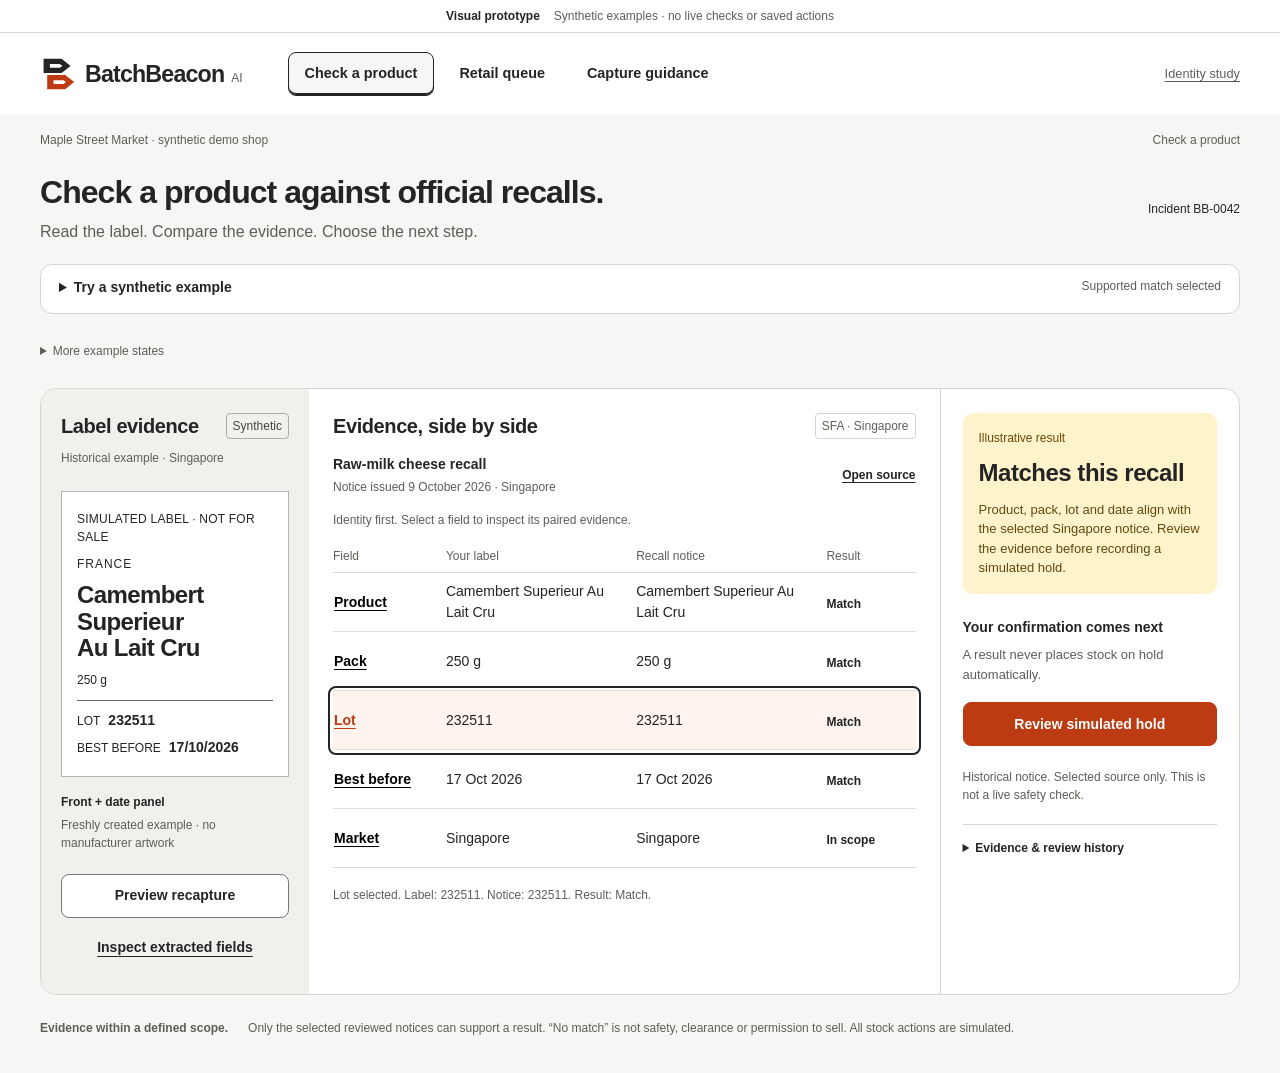
==== prototypes/refined/index.html @ 8624860e "Add reviewed verifier and Impeccable visual review candidate" ====
<!doctype html>
<html lang="en">
<head><meta charset="utf-8"><meta name="viewport" content="width=device-width,initial-scale=1"><title>BatchBeacon · Evidence in focus</title><link rel="icon" type="image/svg+xml" href="mark.svg"><link rel="stylesheet" href="style.css"><script src="prototype.js" defer></script></head>
<body>
<a class="skip" href="#main">Skip to main content</a>
<div class="prototype-note"><strong>Visual prototype</strong><span>Synthetic examples · no live checks or saved actions</span></div>
<div class="app-shell">
  <header class="app-header">
    <a class="brand" href="#workbench" aria-label="BatchBeacon AI workbench"><img src="mark.svg" alt="" width="36" height="36"><span>BatchBeacon<span class="brand-ai">AI</span></span></a>
    <nav aria-label="Workspace"><a href="#workbench" data-view="workbench" aria-current="page">Check a product</a><a href="#retail" data-view="retail">Retail queue</a><a href="#guidance" data-view="guidance">Capture guidance</a></nav>
    <a class="brand-preview" href="brand.html">Identity study</a>
  </header>
  <div class="workspace">
    <div class="workspace-context"><span>Maple Street Market · synthetic demo shop</span><span id="page-name">Check a product</span></div>
    <main id="main" tabindex="-1">
      <section id="workbench" class="view" aria-labelledby="workbench-title">
        <div class="page-heading"><div><h1 id="workbench-title" tabindex="-1">Check a product against official recalls.</h1><p>Read the label. Compare the evidence. Choose the next step.</p></div><span class="record-id" id="incident-id">Incident BB-0042</span></div>
        <details class="examples"><summary>Try a synthetic example <span id="example-current">Supported match selected</span></summary>
        <fieldset><legend>Choose one example</legend><div class="example-choices">
        <label><input type="radio" name="example" value="match" checked><span><strong>Supported match</strong><small>Product, lot and date agree</small></span><b class="selected-word">Selected</b></label>
        <label><input type="radio" name="example" value="missing"><span><strong>Missing date</strong><small>See how recapture helps</small></span><b class="selected-word">Selected</b></label>
        <label><input type="radio" name="example" value="negative"><span><strong>Same lot, different product</strong><small>Identity changes the decision</small></span><b class="selected-word">Selected</b></label>
        </div></fieldset></details>
        <details class="state-examples"><summary>More example states</summary><div class="preview-toolbar"><label for="scenario">Preview a state</label><select id="scenario"><option value="match">Supported match</option><option value="missing">Missing date panel</option><option value="stale">Source changed</option><option value="negative">Different product, same lot</option><option value="failure">Check unavailable</option></select><span>Illustrative states, not evaluated results</span></div></details>
        <div id="state-banner" class="notice" role="status" hidden></div>
        <nav class="review-jumps" aria-label="Within this review"><a href="#evidence-title">Label</a><a href="#comparison-title">Evidence</a><a href="#verdict-title">Decision</a></nav><div class="workbench-grid">
          <section class="evidence-panel" aria-labelledby="evidence-title">
            <div class="section-head"><h2 id="evidence-title">Label evidence</h2><span class="tag">Synthetic</span></div>
            <p class="context-line">Historical example · Singapore</p><div class="label-stage"><div class="label-paper"><span class="label-demo">SIMULATED LABEL · NOT FOR SALE</span><span class="label-origin" id="label-origin">FRANCE</span><strong id="label-name">Camembert<br>Superieur<br>Au Lait Cru</strong><span class="label-size" id="label-size">250 g</span><div class="label-rule"></div><div class="label-data"><span><span id="label-code-type">LOT</span> <b id="label-code">232511</b></span><span>BEST BEFORE <b id="label-date">17/10/2026</b></span></div></div></div>
            <div class="evidence-caption"><strong>Front + date panel</strong><span>Freshly created example · no manufacturer artwork</span></div>
            <div class="capture-actions"><button id="capture" class="button secondary" aria-expanded="false" aria-controls="capture-panel">Preview recapture</button><button id="correction" class="text-button" aria-expanded="false" aria-controls="correction-panel">Inspect extracted fields</button></div>
            <div id="capture-panel" class="inline-panel" hidden><h3>Photograph the date panel</h3><p id="capture-instruction">Photograph the complete best-before date marking.</p><span id="capture-policy" class="tag">Guidance v1 · preview</span><label>Preview image selection<input id="capture-file" type="file" accept="image/png,image/jpeg" capture="environment"></label><p class="muted">Local selection preview only; this prototype uploads nothing. Planned limit: two recaptures per incident.</p></div>
            <div id="correction-panel" class="inline-panel" hidden><label>Product name<input id="correction-product" readonly value="Camembert Superieur Au Lait Cru"></label><label>Lot / batch<input id="correction-code" readonly value="232511"></label><p>Read-only fields in this prototype. The working app will preserve original values and reverify any correction.</p></div>
          </section>
          <section class="comparison-panel" aria-labelledby="comparison-title">
            <div class="section-head"><h2 id="comparison-title">Evidence, side by side</h2><span class="source-pill" id="source-pill">SFA · Singapore</span></div>
            <div class="source-summary"><div><strong id="source-title">Raw-milk cheese recall</strong><p id="source-date">Notice issued 9 October 2026 · Singapore</p></div><a id="source-link" href="https://www.sfa.gov.sg/news-publications/newsroom/recall-of-raw-milk-cheese-products-due-to-potential-presence-of-shiga-toxin-producing-escherichia-coli" target="_blank" rel="noreferrer">Open source </a></div>
            <p class="comparison-intro">Identity first. Select a field to inspect its paired evidence.</p>
            <div class="comparison-table" role="table" aria-label="Label and source evidence comparison">
              <div class="comparison-row table-heading" role="row"><span role="columnheader">Field</span><span role="columnheader">Your label</span><span role="columnheader">Recall notice</span><span role="columnheader">Result</span></div>
              <div class="comparison-row" role="row"><strong role="rowheader"><button class="field-pick" data-field="Product" aria-pressed="false">Product</button></strong><span role="cell" id="observed-product">Camembert Superieur Au Lait Cru</span><span role="cell" id="source-product">Camembert Superieur Au Lait Cru</span><span role="cell" class="result-text match" id="identity-result">Match</span></div>
              <div class="comparison-row" role="row"><strong role="rowheader"><button class="field-pick" data-field="Pack" aria-pressed="false">Pack</button></strong><span role="cell" id="observed-pack">250 g</span><span role="cell" id="source-pack">250 g</span><span role="cell" class="result-text match">Match</span></div>
              <div class="comparison-row" role="row"><strong role="rowheader"><button class="field-pick" data-field="Lot" id="code-type" aria-pressed="true">Lot</button></strong><span role="cell" class="data-value" id="observed-code">232511</span><span role="cell" class="data-value" id="source-code">232511</span><span role="cell" class="result-text match" id="lot-result">Match</span></div>
              <div class="comparison-row" role="row"><strong role="rowheader"><button class="field-pick" data-field="Best before" aria-pressed="false">Best before</button></strong><span role="cell" class="data-value" id="observed-date">17 Oct 2026</span><span role="cell" class="data-value" id="source-date-rule">17 Oct 2026</span><span role="cell" class="result-text match" id="date-result">Match</span></div>
              <div class="comparison-row" role="row"><strong role="rowheader"><button class="field-pick" data-field="Market" aria-pressed="false">Market</button></strong><span role="cell" id="observed-market">Singapore</span><span role="cell" id="source-market">Singapore</span><span role="cell" class="result-text match" id="scope-result">In scope</span></div>
            </div>
            <p id="field-detail" class="field-detail" role="status">Lot selected. Label: 232511. Notice: 232511.</p>
          </section>
          <aside class="decision-panel" aria-label="Result and next action">
            <div class="verdict" id="verdict"><div><p class="result-disclosure">Illustrative result</p><h2 id="verdict-title">Matches this recall</h2><p id="verdict-copy">Product, pack, lot and date align with the selected Singapore notice. Review the evidence before recording a simulated hold.</p></div></div>
            <div class="decision"><div class="toast" id="toast" role="status" hidden></div><div><h3 id="decision-title">Your confirmation comes next</h3><p id="decision-copy">A result never places stock on hold automatically.</p></div><button class="button primary" id="confirm-open" aria-describedby="decision-copy">Review simulated hold </button></div>
            <p class="scope-reminder">Historical notice. Selected source only. This is not a live safety check.</p><details class="technical"><summary>Evidence &amp; review history</summary><p>Source and observation versions will be bound to each result. Any correction or source change makes the old result historical and requires renewed review. This prototype has no live version ledger.</p></details>
          </aside>
        </div>
      </section>
      <section id="retail" class="view" hidden aria-labelledby="retail-title">
        <div class="page-heading"><div><h1 id="retail-title">Your shop’s review queue</h1><p>Start with changed sources, then resolve missing evidence and pending decisions.</p></div><button class="button primary" id="new-review">Start a sample review </button></div>
        <p class="queue-count">6 illustrative incidents · 2 need attention · 1 simulated hold</p>
        <div class="queue-toolbar"><label for="queue-filter">Show</label><select id="queue-filter"><option value="all">All incidents</option><option value="attention">Needs attention</option><option value="held">Simulated holds</option><option value="empty">No matching examples</option></select><span>Illustrative snapshot · never a global shop view</span></div>
        <div class="queue-table" role="list" aria-label="Synthetic shop incidents"><div class="queue-row queue-heading" aria-hidden="true"><span>Product / incident</span><span>Market</span><span>Current state</span><span>Next step</span></div>
          <div role="listitem"><a class="queue-row" href="#workbench" data-scenario="stale" data-category="attention"><div><strong>Alyan Chocolate Truffles</strong><small>120 g · BB-0039</small></div><span>Scotland</span><span class="state-tag amber">Source changed</span><span>Review new scope</span></a></div>
          <div role="listitem"><a class="queue-row" href="#workbench" data-scenario="missing" data-category="attention"><div><strong>Camembert Superieur Au Lait Cru</strong><small>250 g · BB-0041</small></div><span>Singapore</span><span class="state-tag amber">Needs evidence</span><span>Capture date panel</span></a></div>
          <div role="listitem"><a class="queue-row" href="#workbench" data-scenario="match" data-category="review"><div><strong>Camembert Superieur Au Lait Cru</strong><small>250 g · BB-0042</small></div><span>Singapore</span><span class="state-tag coral">Human decision</span><span>Review evidence</span></a></div>
          <div role="listitem"><a class="queue-row" href="#workbench" data-scenario="held" data-category="held"><div><strong>Bertrand Pere &amp; Fils Camembert</strong><small>250 g · BB-0038</small></div><span>Singapore</span><span class="state-tag green">Simulated hold</span><span>View history</span></a></div>
          <div role="listitem"><a class="queue-row" href="#workbench" data-scenario="negative" data-category="closed"><div><strong>Meadow Vale Brie</strong><small>250 g · BB-0040 · invented identity</small></div><span>Singapore</span><span class="state-tag neutral">No match in scope</span><span>View evidence</span></a></div>
          <div role="listitem"><a class="queue-row" href="#workbench" data-scenario="failure" data-category="review"><div><strong>Alyan Knafeh &amp; Pistachio Chocolate</strong><small>100 g · BB-0043</small></div><span>England</span><span class="state-tag neutral">Review required</span><span>Resolve check failure</span></a></div>
        </div><div id="empty-queue" class="empty-state" hidden><h2>No examples match this filter</h2><p>Choose “All incidents” to return to your shop’s queue.</p><button class="button secondary" id="reset-filter">Show all incidents</button></div>
        <div class="capability-row"><strong>Workspace capability</strong><span>Visual prototype only. Live extraction, persistence and source currentness have not been connected.</span></div>
      </section>
      <section id="guidance" class="view" hidden aria-labelledby="guidance-title">
        <div class="page-heading"><div><h1 id="guidance-title">Improve the next capture</h1><p>Turn structured feedback into a small, evaluated guidance change for this shop.</p></div><span class="tag">Wording only</span></div>
        <ol class="steps" aria-label="Guidance lifecycle"><li class="active">Feedback</li><li>Candidate</li><li>Evaluation</li><li>Confirmation</li></ol>
        <div class="guidance-grid"><section class="guidance-main"><div class="section-head"><h2 id="guidance-stage-title">A clearer date-panel instruction</h2><span class="tag" id="guidance-state">Draft example</span></div><div class="feedback-context"><strong>Feedback from BB-0041</strong><p>“The date panel was missing.”</p><span>Structured reason: required panel absent · linked to this incident</span></div>
          <div class="wording-comparison"><div><span>Current guidance · v1</span><p>“Photograph the complete best-before date marking.”</p></div><div><span>Proposed guidance · candidate C-01</span><p>“Photograph the complete best-before date marking. Keep the pack flat and avoid glare.”</p></div></div>
          <p class="scope-note">Changes capture wording only. Recall facts, comparison rules, action eligibility and lifetime limits stay fixed.</p>
          <div id="evaluation" hidden><h3>Fixed-suite evaluation preview</h3><p>Illustrative report — the actual evaluator has not run.</p><div class="eval-row"><strong>L01–L06</strong><span>All six conditions shown as passing in this example</span></div><div class="eval-row"><strong>Evidence bound</strong><span>Candidate C-01 · base v1 · source and observation versions</span></div><p class="muted">A stale, failed, expired or mismatched report cannot activate a candidate.</p></div>
          <div id="activation-check" hidden><label class="check-label"><input id="activate-consent" type="checkbox"> I have reviewed the example wording and evaluation for this shop.</label></div>
          <div class="guidance-actions"><button class="button primary" id="guidance-next">Preview evaluation</button><button class="text-button" id="guidance-reset">Reset preview</button></div><p class="action-status" id="guidance-status" role="status"></p>
        </section><aside class="guidance-aside"><h2>Small changes.<br>Visible control.</h2><p>Feedback does not activate itself. A passing, current candidate still needs a manager’s explicit decision.</p><dl><dt>Example active policy</dt><dd id="active-policy">v1 · original guidance</dd><dt>Forward activations</dt><dd>At most 2 per session</dd><dt>Evaluation attempts</dt><dd>At most 4 lifetime slots</dd><dt>Rollback</dt><dd>Creates a newer revision; counters never reset</dd></dl><button id="rollback" class="button secondary" aria-describedby="rollback-help" disabled>Preview rollback</button><p id="rollback-help">Available after a guidance activation preview.</p></aside></div>
      </section>
      <footer id="limits"><strong>Evidence within a defined scope.</strong><span>Only the selected reviewed notices can support a result. “No match” is not safety, clearance or permission to sell. All stock actions are simulated.</span></footer>
    </main>
  </div>
</div>
<dialog id="confirm-dialog" aria-labelledby="confirm-title"><form method="dialog"><button class="dialog-close" aria-label="Close confirmation">Close</button><p>Simulated action · preview</p><h2 id="confirm-title">Review this hold</h2><p id="confirm-product">Camembert Superieur Au Lait Cru · 250 g<br>Lot 232511 · best before 17 October 2026</p><p>Nothing is saved here. The working app will recheck the current source and evidence before saving. This preview saves nothing.</p><label class="check-label"><input type="checkbox" id="hold-consent"> I reviewed this example’s identity, batch, date and scope.</label><p id="confirmation-help">Select the review confirmation above to enable this preview.</p><div class="dialog-actions"><button class="button secondary" value="cancel">Go back</button><button class="button primary" id="hold-confirm" aria-describedby="confirmation-help" disabled value="confirmed">Confirm preview</button></div></form></dialog>
</body></html>
---- prototypes/refined/style.css ----
:root {
  color-scheme: light;
  --canvas: #f6f6f4; --surface: #ffffff; --ink: #242424; --muted: #5e5e59;
  --line: #d5d5d0; --control: #787871; --accent: #bc3b13; --accent-hover: #963010;
  --selected: #fff3ed; --warning: #fff3cb; --warning-ink: #6a4a05;
  --error: #8d211f; --focus: #242424; --radius: 12px;
  font: 16px/1.5 -apple-system, BlinkMacSystemFont, "Segoe UI", sans-serif;
  color: var(--ink); background: var(--canvas);
}
* { box-sizing: border-box; }
body { margin: 0; }
[hidden] { display: none !important; }
::selection { background: #ffd4c1; color: #242424; }
a { color: inherit; text-underline-offset: .22em; }
button, input, select { font: inherit; }
button, a, summary, input, select { -webkit-tap-highlight-color: transparent; }
button, select, summary { cursor: pointer; }
button, input, select { accent-color: var(--accent); }
input { caret-color: var(--accent); }
:focus-visible { outline: 3px solid var(--focus); outline-offset: 4px; }
h1:focus, #main:focus { outline: none; }
h1, h2, h3, p { margin: 0; }
h1 { font-size: 2rem; line-height: 1.2; letter-spacing: -.03em; font-weight: 650; text-wrap: balance; }
h2 { font-size: 1.25rem; line-height: 1.3; letter-spacing: -.02em; font-weight: 650; }
h3 { font-size: 1rem; line-height: 1.4; }
p { max-width: 70ch; }
small { font-size: .8rem; }
.muted { color: var(--muted); }
.skip { position: absolute; top: -100px; left: 24px; z-index: 10; padding: 12px 20px; background: var(--ink); color: white; }
.skip:focus { top: 12px; }
.prototype-note { display: flex; justify-content: center; gap: 14px; padding: 7px 20px; font-size: .75rem; color: var(--muted); background: white; border-bottom: 1px solid var(--line); }
.prototype-note strong { color: var(--ink); }
.app-header { min-height: 82px; padding: 16px 40px; display: flex; gap: 45px; align-items: center; background: white; }
.brand { display: inline-flex; gap: 9px; align-items: center; text-decoration: none; font-size: 1.45rem; font-weight: 700; letter-spacing: -.035em; white-space: nowrap; min-height: 44px; }
.brand img { flex: 0 0 auto; }
.brand-ai { font-size: .75rem; margin-left: 7px; letter-spacing: 0; color: var(--muted); font-weight: 500; }
nav { display: flex; gap: 8px; }
nav a { display: flex; align-items: center; min-height: 44px; padding: 10px 16px; text-decoration: none; border: 1px solid transparent; border-radius: 8px; font-size: .9rem; font-weight: 550; }
nav a:hover { background: var(--canvas); }
nav a[aria-current] { border-color: var(--ink); background: var(--canvas); color: var(--ink); box-shadow: inset 0 -2px var(--ink); }
.brand-preview { margin-left: auto; font-size: .8rem; padding: 12px 0; min-height: 44px; color: var(--muted); }
.workspace { max-width: 1600px; margin: auto; padding: 0 40px; }
.workspace-context { display: flex; justify-content: space-between; padding: 16px 0 0; color: var(--muted); font-size: .75rem; }
.page-heading { display: flex; justify-content: space-between; align-items: center; gap: 24px; padding: 24px 0 20px; }
.page-heading p { color: var(--muted); margin-top: 9px; }
.record-id { font-size: .75rem; white-space: nowrap; font-variant-numeric: tabular-nums; }
.examples { border: 1px solid var(--line); background: white; border-radius: var(--radius); margin-bottom: 16px; }
.examples summary { padding: 12px 18px; min-height: 48px; font-size: .875rem; font-weight: 600; }
.examples summary span { float: right; color: var(--muted); font-size: .75rem; font-weight: 400; }
.examples fieldset { border: 0; padding: 0 16px 16px; margin: 0; min-width: 0; }
.examples legend { position: absolute; width: 1px; height: 1px; overflow: hidden; clip-path: inset(50%); }
.example-choices { display: grid; grid-template-columns: 1fr 1fr 1.2fr; gap: 12px; }
.example-choices label { display: flex; gap: 12px; align-items: center; border: 1px solid var(--control); border-radius: 8px; padding: 12px; cursor: pointer; min-height: 72px; }
.example-choices label:hover { background: var(--canvas); }
.example-choices label:has(input:checked) { outline: 2px solid var(--ink); outline-offset: -2px; background: var(--selected); }
.example-choices label:has(input:focus-visible) { outline: 3px solid var(--accent); outline-offset: 3px; }
.example-choices input { width: 20px; height: 20px; margin: 0; flex: 0 0 auto; }
.example-choices strong { display: block; font-size: .875rem; font-weight: 600; }
.example-choices small { display: block; color: var(--muted); margin-top: 3px; }
.selected-word { display: none; margin-left: auto; font-size: .75rem; color: var(--accent); font-weight: 650; }
input:checked ~ .selected-word { display: block; }
.preview-toolbar { display: flex; align-items: center; gap: 12px; font-size: .75rem; margin: 0 0 16px; }
.preview-toolbar span { margin-left: auto; color: var(--muted); }
.state-examples { margin-bottom: 14px; font-size: .75rem; }
.state-examples > summary { min-height: 44px; padding: 12px 0; width: fit-content; color: var(--muted); }
.review-jumps { display: none; }
select { min-height: 44px; padding: 8px 36px 8px 12px; border: 1px solid var(--control); border-radius: 6px; background: white; color: var(--ink); max-width: 100%; }
.notice { border: 1px solid #ac8b37; background: var(--warning); color: var(--warning-ink); padding: 16px; margin: 0 0 18px; border-radius: 8px; font-size: .875rem; }
.workbench-grid { display: grid; grid-template-columns: minmax(210px, .85fr) minmax(430px, 2fr) minmax(230px, .95fr); background: white; border: 1px solid var(--line); border-radius: 16px; }
.workbench-grid > * { min-width: 0; }
.evidence-panel { padding: 24px 20px; background: #f0f0ed; border-radius: 15px 0 0 15px; }
.comparison-panel { padding: 24px; }
.decision-panel { padding: 24px 22px; border-left: 1px solid var(--line); }
.section-head { display: flex; justify-content: space-between; align-items: center; gap: 12px; margin-bottom: 10px; }
.tag, .source-pill { display: inline-block; font-size: .75rem; padding: 3px 6px; border: 1px solid var(--line); border-radius: 4px; white-space: nowrap; color: var(--muted); }
.evidence-panel .tag { color: #464642; border-color: #adada7; }
.context-line { color: var(--muted); font-size: .75rem; }
.label-stage { padding: 24px 0 16px; }
.label-paper { background: white; border: 1px solid #b6b6af; padding: 18px 15px; color: #242424; display: flex; flex-direction: column; gap: 9px; min-height: 225px; }
.label-demo { font-size: .75rem; letter-spacing: .02em; }
.label-origin { font-size: .75rem; letter-spacing: .08em; }
#label-name { font-size: 1.5rem; line-height: 1.1; letter-spacing: -.025em; font-weight: 650; overflow-wrap: anywhere; }
.label-size { font-size: .75rem; }
.label-rule { border-top: 1px solid #686861; margin-top: 2px; }
.label-data { display: grid; gap: 6px; font-size: .75rem; }
.label-data > span { display: flex; gap: 8px; flex-wrap: wrap; align-items: baseline; }
.label-data b { font-size: .875rem; font-variant-numeric: tabular-nums; }
.evidence-caption { display: grid; gap: 5px; font-size: .75rem; }
.evidence-caption span { color: var(--muted); }
.capture-actions { display: grid; gap: 8px; margin-top: 22px; }
.button, .text-button, .dialog-close { min-height: 44px; display: inline-flex; align-items: center; justify-content: center; gap: 8px; border-radius: 8px; padding: 11px 16px; font-size: .875rem; font-weight: 600; border: 1px solid var(--control); text-decoration: none; line-height: 1.4; }
.primary { color: white; background: var(--accent); border-color: var(--accent); }
.primary:hover:not(:disabled) { background: var(--accent-hover); border-color: var(--accent-hover); }
.secondary { background: white; color: var(--ink); }
.secondary:hover:not(:disabled) { background: #ededeb; }
.text-button { padding: 10px 8px; background: transparent; border-color: transparent; text-decoration: underline; text-underline-offset: .25em; color: var(--ink); }
.text-button:hover { background: #e6e6e2; }
button:disabled { background: #e8e8e5; color: #60605a; border-color: #a4a49d; cursor: not-allowed; }
.source-summary { display: flex; gap: 16px; justify-content: space-between; align-items: center; font-size: .875rem; margin: 14px 0; }
.source-summary p { font-size: .75rem; color: var(--muted); margin-top: 3px; }
.source-summary a { min-height: 44px; display: inline-flex; align-items: center; width: fit-content; font-weight: 550; white-space: nowrap; font-size: .75rem; }
.comparison-intro { font-size: .75rem; color: var(--muted); margin: 0 0 18px; }
.comparison-row { display: grid; grid-template-columns: minmax(66px,.85fr) minmax(96px,1.5fr) minmax(96px,1.5fr) minmax(58px,.75fr); gap: 12px; padding: 7px 0; border-bottom: 1px solid #dededa; align-items: center; font-size: .875rem; }
.comparison-row > * { min-width: 0; overflow-wrap: anywhere; }
.table-heading { color: var(--muted); font-size: .75rem; padding-top: 0; }
.field-pick { font: inherit; font-weight: 600; background: transparent; border: 1px solid transparent; padding: 4px 0; text-align: left; min-height: 44px; width: 100%; text-decoration: underline; text-underline-offset: .22em; }
.field-pick:hover { color: var(--accent); }
.field-selected { background: var(--selected); outline: 2px solid var(--ink); outline-offset: 3px; border-radius: 3px; }
.field-selected .field-pick { color: var(--accent); }
.result-text { font-size: .75rem; font-weight: 600; padding-top: 4px; color: var(--ink); }
.unknown { color: var(--warning-ink); }
.data-value { font-variant-numeric: tabular-nums; }
.field-detail { font-size: .75rem; color: var(--muted); padding: 18px 0 0; }
.result-disclosure { font-size: .75rem; color: var(--warning-ink); margin-bottom: 12px; }
.verdict { padding: 16px; background: var(--warning); border-radius: 10px; }
.verdict h2 { font-size: 1.5rem; line-height: 1.18; }
.verdict p:not(.result-disclosure) { color: #614811; font-size: .8125rem; margin-top: 12px; }
.verdict.neutral { background: #eeeeeb; }
.verdict.neutral p { color: #53534e; }
.decision { margin: 24px 0 0; }
.decision h3 { font-size: .875rem; }
.decision p { font-size: .8125rem; color: var(--muted); margin-top: 8px; }
.decision .button { width: 100%; margin-top: 18px; }
.scope-reminder { font-size: .75rem; margin-top: 22px; color: var(--muted); }
.technical { margin-top: 20px; font-size: .75rem; border-top: 1px solid var(--line); }
.technical summary { min-height: 48px; padding: 14px 0; font-weight: 600; }
.technical p { color: var(--muted); }
.inline-panel { padding: 18px 0; margin-top: 16px; border-top: 1px solid var(--line); }
.inline-panel p { font-size: .8125rem; margin: 10px 0; }
.inline-panel label { display: grid; gap: 6px; font-size: .8125rem; margin-top: 16px; }
.inline-panel input { min-width: 0; width: 100%; font-size: .8125rem; padding: 9px; border: 1px solid var(--control); border-radius: 6px; background: white; }
input[type=file] { padding: 6px; }
input[type=file]::file-selector-button { min-height: 44px; border: 1px solid var(--control); background: var(--surface); color: var(--ink); border-radius: 4px; font: inherit; }
.queue-count { margin: 0 0 24px; color: var(--muted); font-size: .875rem; }
.queue-toolbar { display: flex; gap: 14px; align-items: center; margin-bottom: 20px; font-size: .875rem; }
.queue-toolbar span { margin-left: auto; font-size: .75rem; color: var(--muted); }
.queue-table { background: white; border: 1px solid var(--line); border-radius: var(--radius); padding: 0 22px; }
.queue-row { display: grid; grid-template-columns: 2fr .7fr 1fr 1fr; gap: 24px; align-items: center; padding: 22px 0; border-bottom: 1px solid var(--line); text-decoration: none; font-size: .875rem; }
.queue-row:hover { background: #f4f4f1; }
.queue-row strong { font-weight: 600; }
.queue-row small { display: block; color: var(--muted); margin-top: 4px; }
.queue-heading { color: var(--muted); font-size: .75rem; padding: 16px 0; }
.state-tag { padding: 5px 8px; font-size: .75rem; border-radius: 4px; width: fit-content; border: 1px solid #bebeb7; }
.amber { background: var(--warning); color: var(--warning-ink); border-color: #b99b4b; }
.coral { background: var(--selected); color: #8b3115; border-color: #c39280; }
.green, .neutral { background: #efefeb; color: #454540; }
.empty-state { padding: 44px; text-align: center; background: white; border: 1px solid var(--line); border-radius: var(--radius); }
.empty-state p { margin: 12px auto 20px; color: var(--muted); }
.capability-row { display: flex; gap: 20px; padding: 20px 0; font-size: .75rem; color: var(--muted); }
.steps { display: flex; gap: 36px; list-style-position: inside; padding: 0; margin: 12px 0 32px; font-size: .875rem; color: var(--muted); }
.steps .active { color: var(--ink); font-weight: 650; }
.guidance-grid { display: grid; grid-template-columns: 2.2fr 1fr; gap: 40px; }
.guidance-main { padding: 28px; background: white; border: 1px solid var(--line); border-radius: var(--radius); }
.feedback-context { margin: 24px 0; padding-bottom: 22px; border-bottom: 1px solid var(--line); font-size: .875rem; }
.feedback-context p { margin: 8px 0; }
.feedback-context span { color: var(--muted); font-size: .75rem; }
.wording-comparison { display: grid; grid-template-columns: 1fr 1fr; gap: 24px; }
.wording-comparison > div { padding: 20px; background: #f2f2ee; border-radius: 8px; }
.wording-comparison > div:last-child { background: var(--selected); }
.wording-comparison span { font-size: .75rem; color: var(--muted); }
.wording-comparison p { font-size: 1.125rem; line-height: 1.6; margin-top: 12px; }
.scope-note { color: var(--muted); font-size: .8125rem; margin: 24px 0; }
#evaluation { padding: 20px 0; border-top: 1px solid var(--line); }
#evaluation p { font-size: .8125rem; margin: 10px 0; }
.eval-row { display: flex; gap: 20px; padding: 12px 0; font-size: .8125rem; border-bottom: 1px solid var(--line); }
.guidance-actions { display: flex; gap: 14px; margin-top: 24px; }
.guidance-aside { padding: 26px 0; }
.guidance-aside h2 { font-size: 1.75rem; }
.guidance-aside p { font-size: .875rem; color: var(--muted); margin-top: 14px; }
dl { margin: 24px 0; font-size: .875rem; }
dt { color: var(--muted); font-size: .75rem; margin-top: 18px; }
dd { margin: 5px 0 0; }
.check-label { display: flex; align-items: center; gap: 12px; padding: 14px; margin: 20px 0 0; border: 1px solid var(--control); border-radius: 8px; cursor: pointer; font-size: .875rem; }
.check-label:has(:checked) { outline: 2px solid var(--ink); outline-offset: -2px; background: var(--selected); }
.check-label input { width: 22px; height: 22px; flex: 0 0 auto; }
.action-status { font-size: .875rem; margin-top: 18px; }
footer { padding: 24px 0 36px; display: flex; gap: 20px; font-size: .75rem; color: var(--muted); }
footer strong { white-space: nowrap; }
dialog { width: min(540px, calc(100% - 32px)); max-height: calc(100dvh - 32px); padding: 28px; border: 1px solid var(--line); border-radius: 16px; color: var(--ink); background: white; }
dialog::backdrop { background: #24242480; }
dialog h2 { margin: 12px 0 18px; font-size: 1.75rem; }
dialog p { font-size: .875rem; margin: 12px 0; }
.dialog-close { float: right; background: white; font-size: .75rem; margin: -8px -8px 12px 12px; }
.dialog-actions { display: flex; justify-content: flex-end; gap: 12px; margin-top: 20px; }
#confirmation-help { font-size: .75rem; color: var(--muted); }
.toast { padding: 14px; margin-bottom: 16px; color: white; background: var(--ink); border-radius: 8px; font-size: .875rem; }
@media (max-width: 1190px) {
  .workspace { padding: 0 24px; } .app-header { padding: 16px 24px; gap: 22px; }
  .workbench-grid { grid-template-columns: 240px minmax(0, 1fr); }
  .decision-panel { grid-column: 1 / -1; border-left: 0; border-top: 1px solid var(--line); display: grid; grid-template-columns: 1fr 1fr; gap: 20px 32px; }
  .decision { margin-top: 0; } .scope-reminder, .technical { margin-top: 0; }
  .evidence-panel { border-radius: 15px 0 0 0; }
  .brand-preview { display: none; } .app-header nav { margin-left: auto; }
  .example-choices { grid-template-columns: 1fr 1fr 1fr; }
  .selected-word { font-size: .75rem; }
}
@media (max-width: 760px) {
  .prototype-note { display: block; text-align: center; font-size: .75rem; } .prototype-note strong { margin-right: 6px; }
  .app-header { padding: 14px 20px 0; flex-wrap: wrap; gap: 10px; }
  .brand { font-size: 1.35rem; } .app-header nav { width: 100%; margin: 0; gap: 8px; padding: 6px 0 14px; }
  nav a { padding: 8px 10px; font-size: .75rem; flex: 1; justify-content: center; text-align: center; }
  .workspace { padding: 0 20px; } .workspace-context { font-size: .75rem; } #page-name { display: none; }
  .page-heading { display: block; padding: 24px 0 20px; } h1 { font-size: 1.75rem; }
  .page-heading p { font-size: .875rem; } .record-id { display: block; margin-top: 12px; }
  .page-heading > .button { margin-top: 20px; }
  .examples summary { font-size: .8125rem; } .examples summary span { float: none; display: block; margin-top: 5px; }
  .example-choices { grid-template-columns: 1fr; } .example-choices label { min-height: 72px; } .selected-word { font-size: .75rem; }
  .preview-toolbar { flex-wrap: wrap; gap: 8px 12px; } .preview-toolbar span { margin: 0; width: 100%; }
  .preview-toolbar select { flex: 1; min-width: 180px; }
  .review-jumps { display: flex; gap: 8px; margin: 0 0 16px; }
  .review-jumps a { flex: 1; border-color: var(--control); }
  .source-summary { align-items: start; flex-wrap: wrap; }
  .workbench-grid { display: block; }
  .evidence-panel { border-radius: 15px 15px 0 0; padding: 22px; }
  .label-stage { max-width: 280px; margin: auto; padding-top: 20px; }
  .evidence-caption { text-align: center; } .label-paper { padding: 20px; }
  .capture-actions { grid-template-columns: 1fr; }
  .comparison-panel { padding: 26px 20px; }
  .section-head { flex-wrap: wrap; }
  .comparison-row { grid-template-columns: 1fr 1fr; gap: 8px 14px; padding: 16px 0; font-size: .9375rem; }
  .table-heading { display: none; }
  .comparison-row > [role=rowheader] { grid-column: 1; }
  .comparison-row > [role=cell]:nth-child(2) { grid-column: 1; grid-row: 2; }
  .comparison-row > [role=cell]:nth-child(3) { grid-column: 2; grid-row: 2; }
  .comparison-row > [role=cell]:nth-child(2)::before { content: "Your label"; display: block; color: var(--muted); font-size: .75rem; margin-bottom: 5px; }
  .comparison-row > [role=cell]:nth-child(3)::before { content: "Recall notice"; display: block; color: var(--muted); font-size: .75rem; margin-bottom: 5px; }
  .comparison-row > [role=cell]:last-child { grid-column: 2; grid-row: 1; justify-self: end; align-self: center; }
  .field-selected { outline-offset: 4px; }
  .decision-panel { display: block; padding: 24px 20px; }
  .decision { margin-top: 24px; } .scope-reminder, .technical { margin-top: 20px; }
  .queue-toolbar { flex-wrap: wrap; } .queue-toolbar span { margin: 0; width: 100%; }
  .queue-table { padding: 0 18px; } .queue-heading { display: none; }
  .queue-row { grid-template-columns: 1fr 1fr; gap: 14px; font-size: .8125rem; }
  .queue-row > div { grid-column: 1 / -1; } .queue-row > span:last-child { grid-column: 1 / -1; text-decoration: underline; }
  .queue-row > span:nth-child(3) { justify-self: end; }
  .capability-row { display: block; } .capability-row strong { display: block; margin-bottom: 8px; }
  .steps { gap: 12px; flex-wrap: wrap; font-size: .75rem; }
  .guidance-grid, .wording-comparison { grid-template-columns: 1fr; gap: 18px; }
  .guidance-main { padding: 20px; } .guidance-aside { padding: 12px 0; }
  .guidance-actions { flex-wrap: wrap; } .eval-row { display: grid; gap: 8px; }
  footer { display: block; line-height: 1.7; } footer strong { display: block; margin-bottom: 6px; white-space: normal; }
  dialog { padding: 24px 20px; } .dialog-actions { flex-wrap: wrap; } .dialog-actions button { flex: 1; }
}
@media (prefers-reduced-motion: no-preference) { .field-selected { animation: evidence-selected 160ms ease-out; } @keyframes evidence-selected { from { background: white; } to { background: var(--selected); } } }
@media (forced-colors: active) { .example-choices label:has(input:checked), .field-selected { outline-color: Highlight; } button:disabled { color: GrayText; } nav a[aria-current] { border: 2px solid Highlight; } }
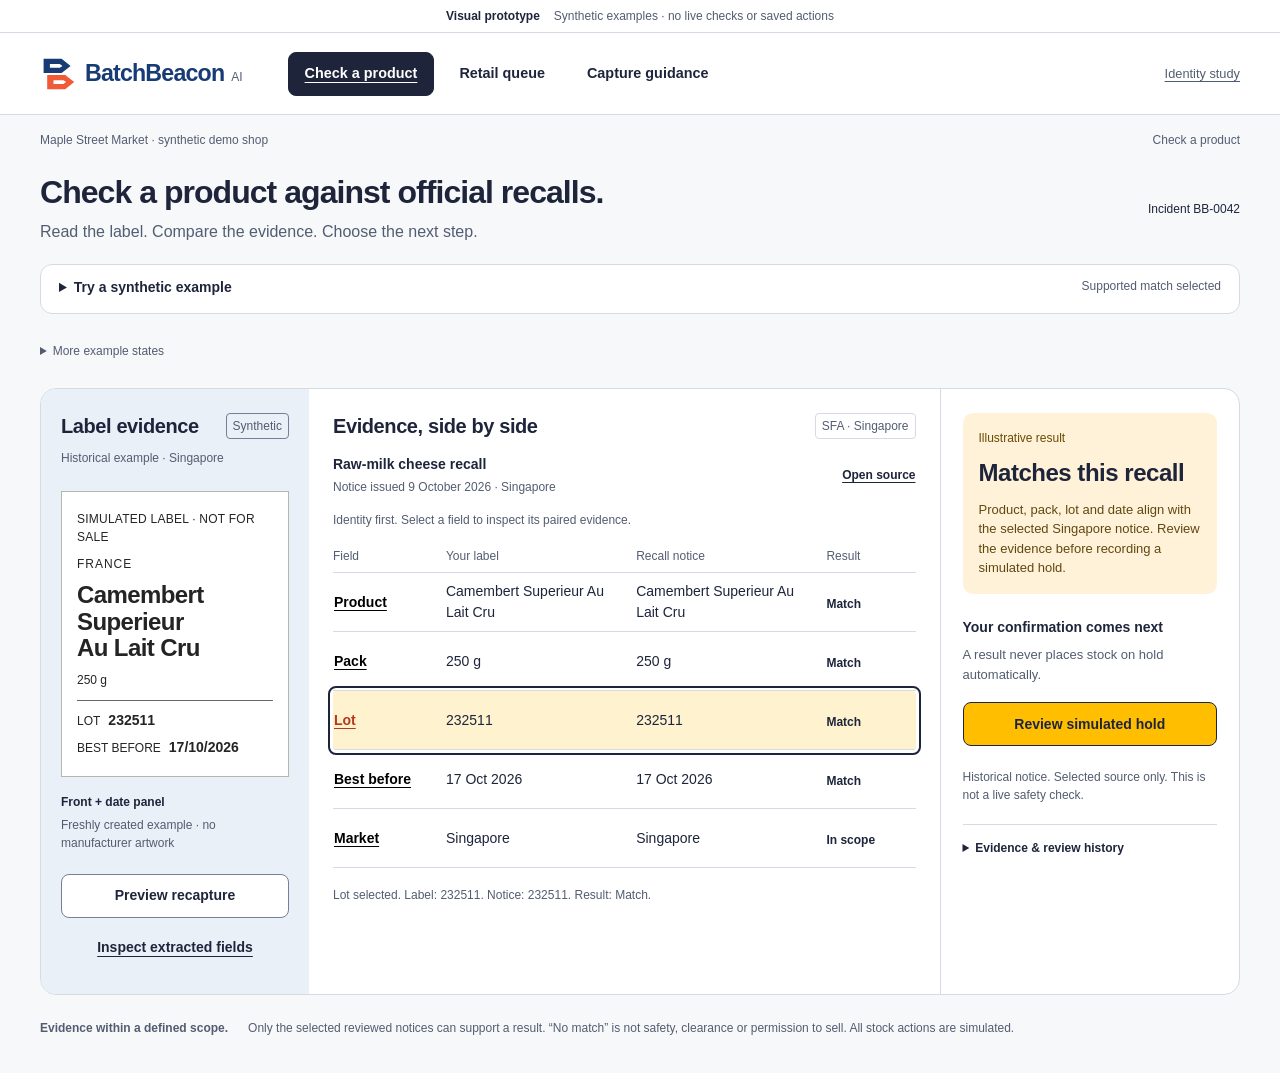
==== commit dc814629: "Refine consolidated UI candidate and verify interaction recovery" ====
--- a/prototypes/refined/index.html
+++ b/prototypes/refined/index.html
@@ -28,9 +28,9 @@
             <div class="section-head"><h2 id="evidence-title">Label evidence</h2><span class="tag">Synthetic</span></div>
             <p class="context-line">Historical example · Singapore</p><div class="label-stage"><div class="label-paper"><span class="label-demo">SIMULATED LABEL · NOT FOR SALE</span><span class="label-origin" id="label-origin">FRANCE</span><strong id="label-name">Camembert<br>Superieur<br>Au Lait Cru</strong><span class="label-size" id="label-size">250 g</span><div class="label-rule"></div><div class="label-data"><span><span id="label-code-type">LOT</span> <b id="label-code">232511</b></span><span>BEST BEFORE <b id="label-date">17/10/2026</b></span></div></div></div>
             <div class="evidence-caption"><strong>Front + date panel</strong><span>Freshly created example · no manufacturer artwork</span></div>
-            <div class="capture-actions"><button id="capture" class="button secondary" aria-expanded="false" aria-controls="capture-panel">Preview recapture</button><button id="correction" class="text-button" aria-expanded="false" aria-controls="correction-panel">Inspect extracted fields</button></div>
+            <div class="capture-actions"><button id="capture" class="button secondary" aria-expanded="false" aria-controls="capture-panel">Preview recapture</button><p id="capture-not-needed" class="context-line" hidden>This notice covers all best-before dates. No date-panel recapture is needed.</p><button id="correction" class="text-button" aria-expanded="false" aria-controls="correction-panel">Inspect extracted fields</button></div>
             <div id="capture-panel" class="inline-panel" hidden><h3>Photograph the date panel</h3><p id="capture-instruction">Photograph the complete best-before date marking.</p><span id="capture-policy" class="tag">Guidance v1 · preview</span><label>Preview image selection<input id="capture-file" type="file" accept="image/png,image/jpeg" capture="environment"></label><p class="muted">Local selection preview only; this prototype uploads nothing. Planned limit: two recaptures per incident.</p></div>
-            <div id="correction-panel" class="inline-panel" hidden><label>Product name<input id="correction-product" readonly value="Camembert Superieur Au Lait Cru"></label><label>Lot / batch<input id="correction-code" readonly value="232511"></label><p>Read-only fields in this prototype. The working app will preserve original values and reverify any correction.</p></div>
+            <div id="correction-panel" class="inline-panel" hidden><label>Product name<input id="correction-product" readonly value="Camembert Superieur Au Lait Cru"></label><label><span id="correction-code-label">Lot / batch</span><input id="correction-code" readonly value="232511"></label><p>Read-only fields in this prototype. The working app will preserve original values and reverify any correction.</p></div>
           </section>
           <section class="comparison-panel" aria-labelledby="comparison-title">
             <div class="section-head"><h2 id="comparison-title">Evidence, side by side</h2><span class="source-pill" id="source-pill">SFA · Singapore</span></div>
@@ -61,7 +61,7 @@
           <div role="listitem"><a class="queue-row" href="#workbench" data-scenario="stale" data-category="attention"><div><strong>Alyan Chocolate Truffles</strong><small>120 g · BB-0039</small></div><span>Scotland</span><span class="state-tag amber">Source changed</span><span>Review new scope</span></a></div>
           <div role="listitem"><a class="queue-row" href="#workbench" data-scenario="missing" data-category="attention"><div><strong>Camembert Superieur Au Lait Cru</strong><small>250 g · BB-0041</small></div><span>Singapore</span><span class="state-tag amber">Needs evidence</span><span>Capture date panel</span></a></div>
           <div role="listitem"><a class="queue-row" href="#workbench" data-scenario="match" data-category="review"><div><strong>Camembert Superieur Au Lait Cru</strong><small>250 g · BB-0042</small></div><span>Singapore</span><span class="state-tag coral">Human decision</span><span>Review evidence</span></a></div>
-          <div role="listitem"><a class="queue-row" href="#workbench" data-scenario="held" data-category="held"><div><strong>Bertrand Pere &amp; Fils Camembert</strong><small>250 g · BB-0038</small></div><span>Singapore</span><span class="state-tag green">Simulated hold</span><span>View history</span></a></div>
+          <div role="listitem"><a class="queue-row" href="#workbench" data-scenario="held" data-category="held"><div><strong>Bertrand Pere &amp; Fils Camembert</strong><small>250 g · BB-0038</small></div><span>Singapore</span><span class="state-tag completed">Simulated hold</span><span>View history</span></a></div>
           <div role="listitem"><a class="queue-row" href="#workbench" data-scenario="negative" data-category="closed"><div><strong>Meadow Vale Brie</strong><small>250 g · BB-0040 · invented identity</small></div><span>Singapore</span><span class="state-tag neutral">No match in scope</span><span>View evidence</span></a></div>
           <div role="listitem"><a class="queue-row" href="#workbench" data-scenario="failure" data-category="review"><div><strong>Alyan Knafeh &amp; Pistachio Chocolate</strong><small>100 g · BB-0043</small></div><span>England</span><span class="state-tag neutral">Review required</span><span>Resolve check failure</span></a></div>
         </div><div id="empty-queue" class="empty-state" hidden><h2>No examples match this filter</h2><p>Choose “All incidents” to return to your shop’s queue.</p><button class="button secondary" id="reset-filter">Show all incidents</button></div>
@@ -69,9 +69,9 @@
       </section>
       <section id="guidance" class="view" hidden aria-labelledby="guidance-title">
         <div class="page-heading"><div><h1 id="guidance-title">Improve the next capture</h1><p>Turn structured feedback into a small, evaluated guidance change for this shop.</p></div><span class="tag">Wording only</span></div>
-        <ol class="steps" aria-label="Guidance lifecycle"><li class="active">Feedback</li><li>Candidate</li><li>Evaluation</li><li>Confirmation</li></ol>
+        <ol class="steps" aria-label="Guidance lifecycle"><li aria-current="step">Candidate</li><li>Evaluation</li><li>Confirmation</li><li>Active</li></ol>
         <div class="guidance-grid"><section class="guidance-main"><div class="section-head"><h2 id="guidance-stage-title">A clearer date-panel instruction</h2><span class="tag" id="guidance-state">Draft example</span></div><div class="feedback-context"><strong>Feedback from BB-0041</strong><p>“The date panel was missing.”</p><span>Structured reason: required panel absent · linked to this incident</span></div>
-          <div class="wording-comparison"><div><span>Current guidance · v1</span><p>“Photograph the complete best-before date marking.”</p></div><div><span>Proposed guidance · candidate C-01</span><p>“Photograph the complete best-before date marking. Keep the pack flat and avoid glare.”</p></div></div>
+          <div class="wording-comparison"><div><span>Baseline guidance · v1</span><p>“Photograph the complete best-before date marking.”</p></div><div><span>Candidate guidance · C-01</span><p>“Photograph the complete best-before date marking. Keep the pack flat and avoid glare.”</p></div></div>
           <p class="scope-note">Changes capture wording only. Recall facts, comparison rules, action eligibility and lifetime limits stay fixed.</p>
           <div id="evaluation" hidden><h3>Fixed-suite evaluation preview</h3><p>Illustrative report — the actual evaluator has not run.</p><div class="eval-row"><strong>L01–L06</strong><span>All six conditions shown as passing in this example</span></div><div class="eval-row"><strong>Evidence bound</strong><span>Candidate C-01 · base v1 · source and observation versions</span></div><p class="muted">A stale, failed, expired or mismatched report cannot activate a candidate.</p></div>
           <div id="activation-check" hidden><label class="check-label"><input id="activate-consent" type="checkbox"> I have reviewed the example wording and evaluation for this shop.</label></div>
--- a/prototypes/refined/style.css
+++ b/prototypes/refined/style.css
@@ -1,16 +1,20 @@
 :root {
   color-scheme: light;
-  --canvas: #f6f6f4; --surface: #ffffff; --ink: #242424; --muted: #5e5e59;
-  --line: #d5d5d0; --control: #787871; --accent: #bc3b13; --accent-hover: #963010;
-  --selected: #fff3ed; --warning: #fff3cb; --warning-ink: #6a4a05;
-  --error: #8d211f; --focus: #242424; --radius: 12px;
+  --canvas: #f7f8fa; --surface: #ffffff; --ink: #1e253b; --muted: #535d71;
+  --line: #d5dbe4; --control: #748096; --accent: #b93819; --accent-hover: #922b12;
+  --brand-navy: #173b75; --brand-coral: #f05a36; --evidence-surface: #eaf0f8; --selected: #fff2cf;
+  --proposed-surface: #f1edff; --guidance-ink: #6243b5; --beacon-gold: #ffbf00;
+  --completed-surface: #e6f2eb; --completed-ink: #20573e; --completed-border: #54836a;
+  --warning: #fff2d8; --warning-ink: #6a4a05; --primary-hover: #edb000;
+  --error: #8d211f; --focus: #1e253b; --radius: 12px;
+  scroll-padding-top: 104px; scrollbar-color: var(--control) var(--canvas);
   font: 16px/1.5 -apple-system, BlinkMacSystemFont, "Segoe UI", sans-serif;
   color: var(--ink); background: var(--canvas);
 }
 * { box-sizing: border-box; }
 body { margin: 0; }
 [hidden] { display: none !important; }
-::selection { background: #ffd4c1; color: #242424; }
+::selection { background: #ffd4c9; color: var(--ink); }
 a { color: inherit; text-underline-offset: .22em; }
 button, input, select { font: inherit; }
 button, a, summary, input, select { -webkit-tap-highlight-color: transparent; }
@@ -26,18 +30,18 @@
 p { max-width: 70ch; }
 small { font-size: .8rem; }
 .muted { color: var(--muted); }
-.skip { position: absolute; top: -100px; left: 24px; z-index: 10; padding: 12px 20px; background: var(--ink); color: white; }
+.skip { position: fixed; top: -100px; left: 24px; z-index: 30; padding: 12px 20px; background: var(--ink); color: white; }
 .skip:focus { top: 12px; }
 .prototype-note { display: flex; justify-content: center; gap: 14px; padding: 7px 20px; font-size: .75rem; color: var(--muted); background: white; border-bottom: 1px solid var(--line); }
 .prototype-note strong { color: var(--ink); }
-.app-header { min-height: 82px; padding: 16px 40px; display: flex; gap: 45px; align-items: center; background: white; }
-.brand { display: inline-flex; gap: 9px; align-items: center; text-decoration: none; font-size: 1.45rem; font-weight: 700; letter-spacing: -.035em; white-space: nowrap; min-height: 44px; }
+.app-header { position: sticky; top: 0; z-index: 20; min-height: 82px; padding: 16px 40px; display: flex; gap: 45px; align-items: center; background: white; border-bottom: 1px solid var(--line); }
+.brand { display: inline-flex; gap: 9px; align-items: center; color: var(--brand-navy); text-decoration: none; font-size: 1.45rem; font-weight: 700; letter-spacing: -.035em; white-space: nowrap; min-height: 44px; }
 .brand img { flex: 0 0 auto; }
 .brand-ai { font-size: .75rem; margin-left: 7px; letter-spacing: 0; color: var(--muted); font-weight: 500; }
 nav { display: flex; gap: 8px; }
 nav a { display: flex; align-items: center; min-height: 44px; padding: 10px 16px; text-decoration: none; border: 1px solid transparent; border-radius: 8px; font-size: .9rem; font-weight: 550; }
 nav a:hover { background: var(--canvas); }
-nav a[aria-current] { border-color: var(--ink); background: var(--canvas); color: var(--ink); box-shadow: inset 0 -2px var(--ink); }
+nav a[aria-current] { border-color: var(--ink); background: var(--ink); color: white; text-decoration: underline; text-underline-offset: .3em; }
 .brand-preview { margin-left: auto; font-size: .8rem; padding: 12px 0; min-height: 44px; color: var(--muted); }
 .workspace { max-width: 1600px; margin: auto; padding: 0 40px; }
 .workspace-context { display: flex; justify-content: space-between; padding: 16px 0 0; color: var(--muted); font-size: .75rem; }
@@ -68,12 +72,12 @@
 .notice { border: 1px solid #ac8b37; background: var(--warning); color: var(--warning-ink); padding: 16px; margin: 0 0 18px; border-radius: 8px; font-size: .875rem; }
 .workbench-grid { display: grid; grid-template-columns: minmax(210px, .85fr) minmax(430px, 2fr) minmax(230px, .95fr); background: white; border: 1px solid var(--line); border-radius: 16px; }
 .workbench-grid > * { min-width: 0; }
-.evidence-panel { padding: 24px 20px; background: #f0f0ed; border-radius: 15px 0 0 15px; }
+.evidence-panel { padding: 24px 20px; background: var(--evidence-surface); border-radius: 15px 0 0 15px; }
 .comparison-panel { padding: 24px; }
 .decision-panel { padding: 24px 22px; border-left: 1px solid var(--line); }
 .section-head { display: flex; justify-content: space-between; align-items: center; gap: 12px; margin-bottom: 10px; }
 .tag, .source-pill { display: inline-block; font-size: .75rem; padding: 3px 6px; border: 1px solid var(--line); border-radius: 4px; white-space: nowrap; color: var(--muted); }
-.evidence-panel .tag { color: #464642; border-color: #adada7; }
+.evidence-panel .tag { color: var(--muted); border-color: var(--control); }
 .context-line { color: var(--muted); font-size: .75rem; }
 .label-stage { padding: 24px 0 16px; }
 .label-paper { background: white; border: 1px solid #b6b6af; padding: 18px 15px; color: #242424; display: flex; flex-direction: column; gap: 9px; min-height: 225px; }
@@ -89,18 +93,18 @@
 .evidence-caption span { color: var(--muted); }
 .capture-actions { display: grid; gap: 8px; margin-top: 22px; }
 .button, .text-button, .dialog-close { min-height: 44px; display: inline-flex; align-items: center; justify-content: center; gap: 8px; border-radius: 8px; padding: 11px 16px; font-size: .875rem; font-weight: 600; border: 1px solid var(--control); text-decoration: none; line-height: 1.4; }
-.primary { color: white; background: var(--accent); border-color: var(--accent); }
-.primary:hover:not(:disabled) { background: var(--accent-hover); border-color: var(--accent-hover); }
+.primary { color: var(--ink); background: var(--beacon-gold); border-color: var(--ink); }
+.primary:hover:not(:disabled) { background: var(--primary-hover); }
 .secondary { background: white; color: var(--ink); }
-.secondary:hover:not(:disabled) { background: #ededeb; }
+.secondary:hover:not(:disabled) { background: var(--evidence-surface); }
 .text-button { padding: 10px 8px; background: transparent; border-color: transparent; text-decoration: underline; text-underline-offset: .25em; color: var(--ink); }
-.text-button:hover { background: #e6e6e2; }
+.text-button:hover { background: #dde6f2; }
 button:disabled { background: #e8e8e5; color: #60605a; border-color: #a4a49d; cursor: not-allowed; }
 .source-summary { display: flex; gap: 16px; justify-content: space-between; align-items: center; font-size: .875rem; margin: 14px 0; }
 .source-summary p { font-size: .75rem; color: var(--muted); margin-top: 3px; }
 .source-summary a { min-height: 44px; display: inline-flex; align-items: center; width: fit-content; font-weight: 550; white-space: nowrap; font-size: .75rem; }
 .comparison-intro { font-size: .75rem; color: var(--muted); margin: 0 0 18px; }
-.comparison-row { display: grid; grid-template-columns: minmax(66px,.85fr) minmax(96px,1.5fr) minmax(96px,1.5fr) minmax(58px,.75fr); gap: 12px; padding: 7px 0; border-bottom: 1px solid #dededa; align-items: center; font-size: .875rem; }
+.comparison-row { display: grid; grid-template-columns: minmax(66px,.85fr) minmax(96px,1.5fr) minmax(96px,1.5fr) minmax(58px,.75fr); gap: 12px; padding: 7px 0; border-bottom: 1px solid var(--line); align-items: center; font-size: .875rem; }
 .comparison-row > * { min-width: 0; overflow-wrap: anywhere; }
 .table-heading { color: var(--muted); font-size: .75rem; padding-top: 0; }
 .field-pick { font: inherit; font-weight: 600; background: transparent; border: 1px solid transparent; padding: 4px 0; text-align: left; min-height: 44px; width: 100%; text-decoration: underline; text-underline-offset: .22em; }
@@ -115,8 +119,10 @@
 .verdict { padding: 16px; background: var(--warning); border-radius: 10px; }
 .verdict h2 { font-size: 1.5rem; line-height: 1.18; }
 .verdict p:not(.result-disclosure) { color: #614811; font-size: .8125rem; margin-top: 12px; }
-.verdict.neutral { background: #eeeeeb; }
-.verdict.neutral p { color: #53534e; }
+.verdict.neutral { background: var(--evidence-surface); }
+.verdict.neutral p { color: var(--muted); }
+.verdict.completed { background: var(--completed-surface); }
+.verdict.completed p { color: var(--completed-ink); }
 .decision { margin: 24px 0 0; }
 .decision h3 { font-size: .875rem; }
 .decision p { font-size: .8125rem; color: var(--muted); margin-top: 8px; }
@@ -136,28 +142,30 @@
 .queue-toolbar span { margin-left: auto; font-size: .75rem; color: var(--muted); }
 .queue-table { background: white; border: 1px solid var(--line); border-radius: var(--radius); padding: 0 22px; }
 .queue-row { display: grid; grid-template-columns: 2fr .7fr 1fr 1fr; gap: 24px; align-items: center; padding: 22px 0; border-bottom: 1px solid var(--line); text-decoration: none; font-size: .875rem; }
-.queue-row:hover { background: #f4f4f1; }
+.queue-row:hover { background: var(--canvas); }
 .queue-row strong { font-weight: 600; }
 .queue-row small { display: block; color: var(--muted); margin-top: 4px; }
 .queue-heading { color: var(--muted); font-size: .75rem; padding: 16px 0; }
 .state-tag { padding: 5px 8px; font-size: .75rem; border-radius: 4px; width: fit-content; border: 1px solid #bebeb7; }
 .amber { background: var(--warning); color: var(--warning-ink); border-color: #b99b4b; }
-.coral { background: var(--selected); color: #8b3115; border-color: #c39280; }
-.green, .neutral { background: #efefeb; color: #454540; }
+.coral { background: #fff0eb; color: #8b3115; border-color: #c39280; }
+.completed { background: var(--completed-surface); color: var(--completed-ink); border-color: var(--completed-border); }
+.neutral { background: var(--evidence-surface); color: var(--ink); }
 .empty-state { padding: 44px; text-align: center; background: white; border: 1px solid var(--line); border-radius: var(--radius); }
 .empty-state p { margin: 12px auto 20px; color: var(--muted); }
 .capability-row { display: flex; gap: 20px; padding: 20px 0; font-size: .75rem; color: var(--muted); }
 .steps { display: flex; gap: 36px; list-style-position: inside; padding: 0; margin: 12px 0 32px; font-size: .875rem; color: var(--muted); }
-.steps .active { color: var(--ink); font-weight: 650; }
+.steps [aria-current=step] { color: var(--ink); font-weight: 650; text-decoration: underline; text-underline-offset: .3em; }
 .guidance-grid { display: grid; grid-template-columns: 2.2fr 1fr; gap: 40px; }
 .guidance-main { padding: 28px; background: white; border: 1px solid var(--line); border-radius: var(--radius); }
 .feedback-context { margin: 24px 0; padding-bottom: 22px; border-bottom: 1px solid var(--line); font-size: .875rem; }
 .feedback-context p { margin: 8px 0; }
 .feedback-context span { color: var(--muted); font-size: .75rem; }
 .wording-comparison { display: grid; grid-template-columns: 1fr 1fr; gap: 24px; }
-.wording-comparison > div { padding: 20px; background: #f2f2ee; border-radius: 8px; }
-.wording-comparison > div:last-child { background: var(--selected); }
+.wording-comparison > div { padding: 20px; background: var(--evidence-surface); border-radius: 8px; }
+.wording-comparison > div:last-child { background: var(--proposed-surface); }
 .wording-comparison span { font-size: .75rem; color: var(--muted); }
+.wording-comparison > div:last-child > span { color: var(--guidance-ink); font-weight: 650; }
 .wording-comparison p { font-size: 1.125rem; line-height: 1.6; margin-top: 12px; }
 .scope-note { color: var(--muted); font-size: .8125rem; margin: 24px 0; }
 #evaluation { padding: 20px 0; border-top: 1px solid var(--line); }
@@ -174,16 +182,18 @@
 .check-label:has(:checked) { outline: 2px solid var(--ink); outline-offset: -2px; background: var(--selected); }
 .check-label input { width: 22px; height: 22px; flex: 0 0 auto; }
 .action-status { font-size: .875rem; margin-top: 18px; }
+.action-status:not(:empty) { padding: 16px; border: 1px solid var(--completed-border); border-radius: 8px; background: var(--completed-surface); color: var(--completed-ink); }
 footer { padding: 24px 0 36px; display: flex; gap: 20px; font-size: .75rem; color: var(--muted); }
 footer strong { white-space: nowrap; }
 dialog { width: min(540px, calc(100% - 32px)); max-height: calc(100dvh - 32px); padding: 28px; border: 1px solid var(--line); border-radius: 16px; color: var(--ink); background: white; }
-dialog::backdrop { background: #24242480; }
+dialog::backdrop { background: #1e253b80; }
 dialog h2 { margin: 12px 0 18px; font-size: 1.75rem; }
 dialog p { font-size: .875rem; margin: 12px 0; }
 .dialog-close { float: right; background: white; font-size: .75rem; margin: -8px -8px 12px 12px; }
 .dialog-actions { display: flex; justify-content: flex-end; gap: 12px; margin-top: 20px; }
 #confirmation-help { font-size: .75rem; color: var(--muted); }
 .toast { padding: 14px; margin-bottom: 16px; color: white; background: var(--ink); border-radius: 8px; font-size: .875rem; }
+.toast.completed { color: var(--completed-ink); background: var(--completed-surface); border: 1px solid var(--completed-border); }
 @media (max-width: 1190px) {
   .workspace { padding: 0 24px; } .app-header { padding: 16px 24px; gap: 22px; }
   .workbench-grid { grid-template-columns: 240px minmax(0, 1fr); }
@@ -195,9 +205,11 @@
   .selected-word { font-size: .75rem; }
 }
 @media (max-width: 760px) {
+  :root { scroll-padding-top: 88px; }
   .prototype-note { display: block; text-align: center; font-size: .75rem; } .prototype-note strong { margin-right: 6px; }
-  .app-header { padding: 14px 20px 0; flex-wrap: wrap; gap: 10px; }
-  .brand { font-size: 1.35rem; } .app-header nav { width: 100%; margin: 0; gap: 8px; padding: 6px 0 14px; }
+  .app-header { display: contents; }
+  .app-header > .brand { display: flex; width: fit-content; margin: 12px 20px 4px; }
+  .brand { font-size: 1.35rem; } .app-header nav { position: sticky; top: 0; z-index: 20; background: white; border-bottom: 1px solid var(--line); width: 100%; margin: 0; gap: 8px; padding: 8px 20px; }
   nav a { padding: 8px 10px; font-size: .75rem; flex: 1; justify-content: center; text-align: center; }
   .workspace { padding: 0 20px; } .workspace-context { font-size: .75rem; } #page-name { display: none; }
   .page-heading { display: block; padding: 24px 0 20px; } h1 { font-size: 1.75rem; }
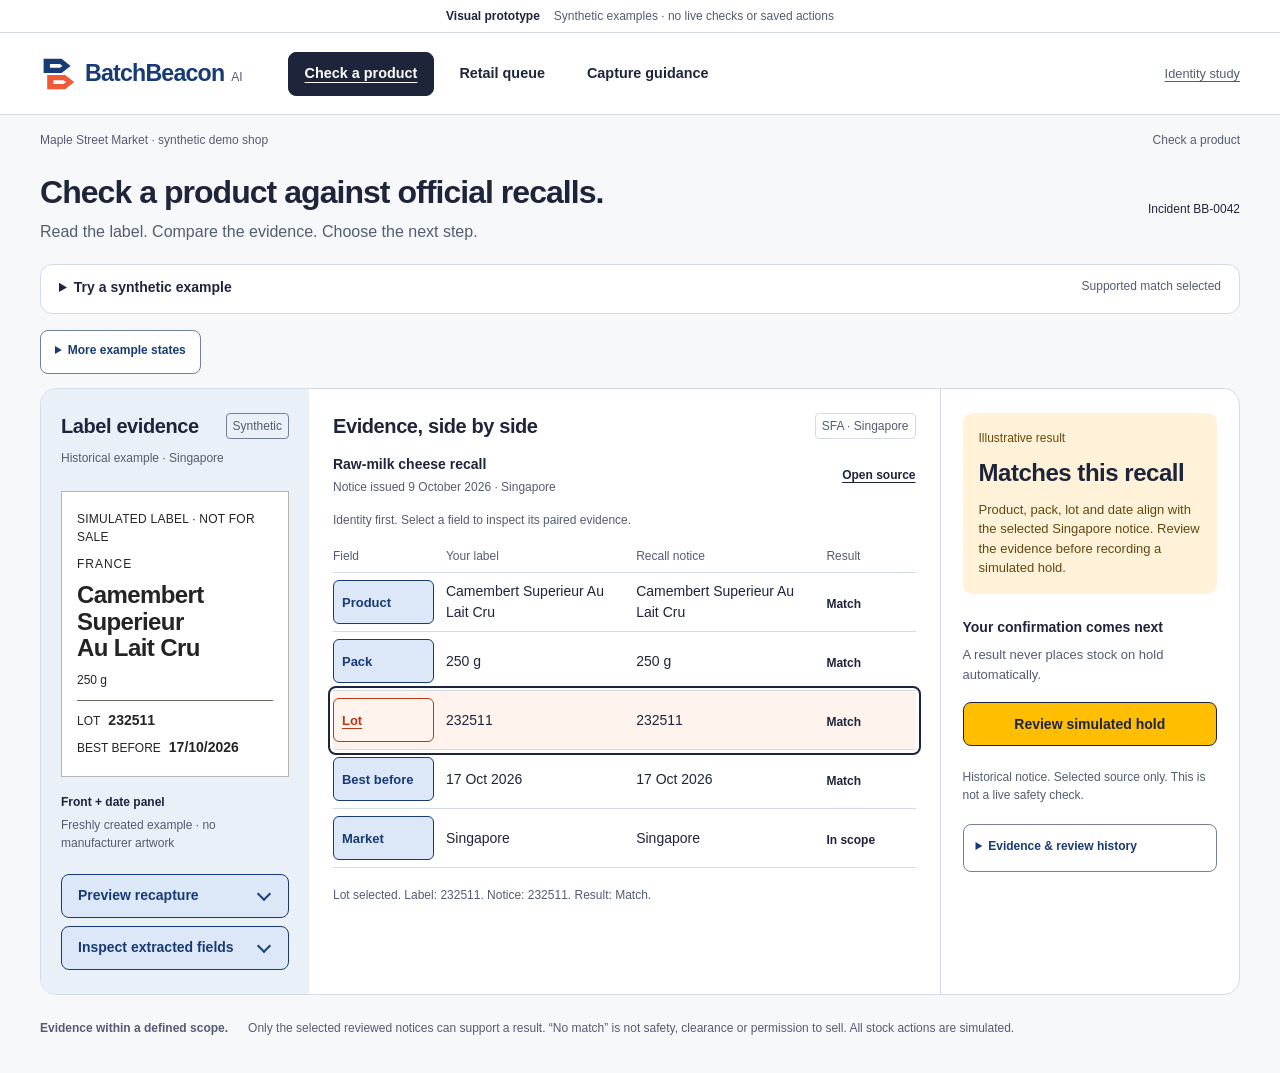
==== commit b145ac6f: "Audit prototype usability and clarify interactive controls" ====
--- a/prototypes/refined/index.html
+++ b/prototypes/refined/index.html
@@ -1,12 +1,12 @@
 <!doctype html>
 <html lang="en">
-<head><meta charset="utf-8"><meta name="viewport" content="width=device-width,initial-scale=1"><title>BatchBeacon · Evidence in focus</title><link rel="icon" type="image/svg+xml" href="mark.svg"><link rel="stylesheet" href="style.css"><script src="prototype.js" defer></script></head>
+<head><meta charset="utf-8"><meta name="viewport" content="width=device-width,initial-scale=1"><title>BatchBeacon · Evidence in focus</title><link rel="icon" type="image/svg+xml" href="mark.svg"><link rel="stylesheet" href="style.css?v=usability-03"><script src="prototype.js?v=usability-03" defer></script></head>
 <body>
 <a class="skip" href="#main">Skip to main content</a>
 <div class="prototype-note"><strong>Visual prototype</strong><span>Synthetic examples · no live checks or saved actions</span></div>
 <div class="app-shell">
   <header class="app-header">
-    <a class="brand" href="#workbench" aria-label="BatchBeacon AI workbench"><img src="mark.svg" alt="" width="36" height="36"><span>BatchBeacon<span class="brand-ai">AI</span></span></a>
+    <a class="brand" href="#workbench" aria-label="BatchBeacon AI workbench"><img src="mark.svg" alt="" width="36" height="36"><span>Batch<wbr>Beacon<span class="brand-ai">AI</span></span></a>
     <nav aria-label="Workspace"><a href="#workbench" data-view="workbench" aria-current="page">Check a product</a><a href="#retail" data-view="retail">Retail queue</a><a href="#guidance" data-view="guidance">Capture guidance</a></nav>
     <a class="brand-preview" href="brand.html">Identity study</a>
   </header>
@@ -28,9 +28,9 @@
             <div class="section-head"><h2 id="evidence-title">Label evidence</h2><span class="tag">Synthetic</span></div>
             <p class="context-line">Historical example · Singapore</p><div class="label-stage"><div class="label-paper"><span class="label-demo">SIMULATED LABEL · NOT FOR SALE</span><span class="label-origin" id="label-origin">FRANCE</span><strong id="label-name">Camembert<br>Superieur<br>Au Lait Cru</strong><span class="label-size" id="label-size">250 g</span><div class="label-rule"></div><div class="label-data"><span><span id="label-code-type">LOT</span> <b id="label-code">232511</b></span><span>BEST BEFORE <b id="label-date">17/10/2026</b></span></div></div></div>
             <div class="evidence-caption"><strong>Front + date panel</strong><span>Freshly created example · no manufacturer artwork</span></div>
-            <div class="capture-actions"><button id="capture" class="button secondary" aria-expanded="false" aria-controls="capture-panel">Preview recapture</button><p id="capture-not-needed" class="context-line" hidden>This notice covers all best-before dates. No date-panel recapture is needed.</p><button id="correction" class="text-button" aria-expanded="false" aria-controls="correction-panel">Inspect extracted fields</button></div>
-            <div id="capture-panel" class="inline-panel" hidden><h3>Photograph the date panel</h3><p id="capture-instruction">Photograph the complete best-before date marking.</p><span id="capture-policy" class="tag">Guidance v1 · preview</span><label>Preview image selection<input id="capture-file" type="file" accept="image/png,image/jpeg" capture="environment"></label><p class="muted">Local selection preview only; this prototype uploads nothing. Planned limit: two recaptures per incident.</p></div>
-            <div id="correction-panel" class="inline-panel" hidden><label>Product name<input id="correction-product" readonly value="Camembert Superieur Au Lait Cru"></label><label><span id="correction-code-label">Lot / batch</span><input id="correction-code" readonly value="232511"></label><p>Read-only fields in this prototype. The working app will preserve original values and reverify any correction.</p></div>
+            <div class="capture-actions"><button id="capture" class="button secondary disclosure-button" aria-expanded="false" aria-controls="capture-panel">Preview recapture</button><p id="capture-not-needed" class="context-line" hidden>This notice covers all best-before dates. No date-panel recapture is needed.</p><button id="correction" class="button secondary disclosure-button" aria-expanded="false" aria-controls="correction-panel">Inspect extracted fields</button></div>
+            <div id="capture-panel" class="inline-panel" hidden><h3>Photograph the date panel</h3><p id="capture-instruction">Photograph the complete best-before date marking.</p><span id="capture-policy" class="tag">Guidance v1 · preview</span><label>Preview image selection<input id="capture-file" type="file" accept="image/png,image/jpeg" capture="environment" aria-describedby="capture-status"></label><p id="capture-status" class="capture-status" role="status"></p><p class="muted">Local selection preview only; this prototype uploads nothing. Planned limit: two recaptures per incident.</p></div>
+            <div id="correction-panel" class="inline-panel" hidden><h3>Extracted values · read-only preview</h3><label>Product name<input id="correction-product" readonly value="Camembert Superieur Au Lait Cru"></label><label><span id="correction-code-label">Lot / batch</span><input id="correction-code" readonly value="232511"></label><p>Read-only fields in this prototype. The working app will preserve original values and reverify any correction.</p></div>
           </section>
           <section class="comparison-panel" aria-labelledby="comparison-title">
             <div class="section-head"><h2 id="comparison-title">Evidence, side by side</h2><span class="source-pill" id="source-pill">SFA · Singapore</span></div>
@@ -75,7 +75,7 @@
           <p class="scope-note">Changes capture wording only. Recall facts, comparison rules, action eligibility and lifetime limits stay fixed.</p>
           <div id="evaluation" hidden><h3>Fixed-suite evaluation preview</h3><p>Illustrative report — the actual evaluator has not run.</p><div class="eval-row"><strong>L01–L06</strong><span>All six conditions shown as passing in this example</span></div><div class="eval-row"><strong>Evidence bound</strong><span>Candidate C-01 · base v1 · source and observation versions</span></div><p class="muted">A stale, failed, expired or mismatched report cannot activate a candidate.</p></div>
           <div id="activation-check" hidden><label class="check-label"><input id="activate-consent" type="checkbox"> I have reviewed the example wording and evaluation for this shop.</label></div>
-          <div class="guidance-actions"><button class="button primary" id="guidance-next">Preview evaluation</button><button class="text-button" id="guidance-reset">Reset preview</button></div><p class="action-status" id="guidance-status" role="status"></p>
+          <div class="guidance-actions"><button class="button primary" id="guidance-next">Preview evaluation</button><button class="button secondary" id="guidance-reset">Reset preview</button></div><p class="action-status" id="guidance-status" role="status"></p>
         </section><aside class="guidance-aside"><h2>Small changes.<br>Visible control.</h2><p>Feedback does not activate itself. A passing, current candidate still needs a manager’s explicit decision.</p><dl><dt>Example active policy</dt><dd id="active-policy">v1 · original guidance</dd><dt>Forward activations</dt><dd>At most 2 per session</dd><dt>Evaluation attempts</dt><dd>At most 4 lifetime slots</dd><dt>Rollback</dt><dd>Creates a newer revision; counters never reset</dd></dl><button id="rollback" class="button secondary" aria-describedby="rollback-help" disabled>Preview rollback</button><p id="rollback-help">Available after a guidance activation preview.</p></aside></div>
       </section>
       <footer id="limits"><strong>Evidence within a defined scope.</strong><span>Only the selected reviewed notices can support a result. “No match” is not safety, clearance or permission to sell. All stock actions are simulated.</span></footer>
--- a/prototypes/refined/style.css
+++ b/prototypes/refined/style.css
@@ -2,11 +2,12 @@
   color-scheme: light;
   --canvas: #f7f8fa; --surface: #ffffff; --ink: #1e253b; --muted: #535d71;
   --line: #d5dbe4; --control: #748096; --accent: #b93819; --accent-hover: #922b12;
-  --brand-navy: #173b75; --brand-coral: #f05a36; --evidence-surface: #eaf0f8; --selected: #fff2cf;
+  --brand-navy: #173b75; --brand-coral: #f05a36; --evidence-surface: #eaf0f8; --selected: #fff3ed;
   --proposed-surface: #f1edff; --guidance-ink: #6243b5; --beacon-gold: #ffbf00;
   --completed-surface: #e6f2eb; --completed-ink: #20573e; --completed-border: #54836a;
   --warning: #fff2d8; --warning-ink: #6a4a05; --primary-hover: #edb000;
-  --error: #8d211f; --focus: #1e253b; --radius: 12px;
+  --secondary-surface: #dce7f7; --secondary-hover: #cbdcf2; --secondary-active: #b8cde9;
+  --error: #8d211f; --focus: #1e253b; --radius: 12px; --queue-state-width: 8.625rem;
   scroll-padding-top: 104px; scrollbar-color: var(--control) var(--canvas);
   font: 16px/1.5 -apple-system, BlinkMacSystemFont, "Segoe UI", sans-serif;
   color: var(--ink); background: var(--canvas);
@@ -24,19 +25,21 @@
 :focus-visible { outline: 3px solid var(--focus); outline-offset: 4px; }
 h1:focus, #main:focus { outline: none; }
 h1, h2, h3, p { margin: 0; }
+h1, h2, h3 { overflow-wrap: anywhere; }
 h1 { font-size: 2rem; line-height: 1.2; letter-spacing: -.03em; font-weight: 650; text-wrap: balance; }
 h2 { font-size: 1.25rem; line-height: 1.3; letter-spacing: -.02em; font-weight: 650; }
 h3 { font-size: 1rem; line-height: 1.4; }
 p { max-width: 70ch; }
 small { font-size: .8rem; }
 .muted { color: var(--muted); }
-.skip { position: fixed; top: -100px; left: 24px; z-index: 30; padding: 12px 20px; background: var(--ink); color: white; }
-.skip:focus { top: 12px; }
+.skip { position: fixed; top: 12px; left: 24px; max-width: calc(100% - 48px); transform: translateY(calc(-100% - 24px)); z-index: 30; padding: 12px 20px; background: var(--ink); color: white; }
+.skip:focus { transform: none; }
 .prototype-note { display: flex; justify-content: center; gap: 14px; padding: 7px 20px; font-size: .75rem; color: var(--muted); background: white; border-bottom: 1px solid var(--line); }
 .prototype-note strong { color: var(--ink); }
 .app-header { position: sticky; top: 0; z-index: 20; min-height: 82px; padding: 16px 40px; display: flex; gap: 45px; align-items: center; background: white; border-bottom: 1px solid var(--line); }
 .brand { display: inline-flex; gap: 9px; align-items: center; color: var(--brand-navy); text-decoration: none; font-size: 1.45rem; font-weight: 700; letter-spacing: -.035em; white-space: nowrap; min-height: 44px; }
 .brand img { flex: 0 0 auto; }
+.brand > span { min-width: 0; overflow-wrap: anywhere; }
 .brand-ai { font-size: .75rem; margin-left: 7px; letter-spacing: 0; color: var(--muted); font-weight: 500; }
 nav { display: flex; gap: 8px; }
 nav a { display: flex; align-items: center; min-height: 44px; padding: 10px 16px; text-decoration: none; border: 1px solid transparent; border-radius: 8px; font-size: .9rem; font-weight: 550; }
@@ -66,9 +69,10 @@
 .preview-toolbar { display: flex; align-items: center; gap: 12px; font-size: .75rem; margin: 0 0 16px; }
 .preview-toolbar span { margin-left: auto; color: var(--muted); }
 .state-examples { margin-bottom: 14px; font-size: .75rem; }
-.state-examples > summary { min-height: 44px; padding: 12px 0; width: fit-content; color: var(--muted); }
+.state-examples > summary { min-height: 44px; padding: 10px 14px; width: fit-content; color: var(--brand-navy); border: 1px solid var(--control); border-radius: 8px; background: var(--surface); font-weight: 600; }
+.state-examples[open] > .preview-toolbar { margin-top: 14px; }
 .review-jumps { display: none; }
-select { min-height: 44px; padding: 8px 36px 8px 12px; border: 1px solid var(--control); border-radius: 6px; background: white; color: var(--ink); max-width: 100%; }
+select { appearance: none; min-height: 44px; padding: 8px 44px 8px 12px; border: 1px solid var(--control); border-radius: 6px; background: var(--surface) url("data:image/svg+xml,%3Csvg xmlns='http://www.w3.org/2000/svg' width='16' height='16' viewBox='0 0 16 16'%3E%3Cpath d='m4 6 4 4 4-4' fill='none' stroke='%231e253b' stroke-width='1.8' stroke-linecap='round' stroke-linejoin='round'/%3E%3C/svg%3E") no-repeat right 14px center / 16px 16px; color: var(--ink); max-width: 100%; }
 .notice { border: 1px solid #ac8b37; background: var(--warning); color: var(--warning-ink); padding: 16px; margin: 0 0 18px; border-radius: 8px; font-size: .875rem; }
 .workbench-grid { display: grid; grid-template-columns: minmax(210px, .85fr) minmax(430px, 2fr) minmax(230px, .95fr); background: white; border: 1px solid var(--line); border-radius: 16px; }
 .workbench-grid > * { min-width: 0; }
@@ -95,8 +99,13 @@
 .button, .text-button, .dialog-close { min-height: 44px; display: inline-flex; align-items: center; justify-content: center; gap: 8px; border-radius: 8px; padding: 11px 16px; font-size: .875rem; font-weight: 600; border: 1px solid var(--control); text-decoration: none; line-height: 1.4; }
 .primary { color: var(--ink); background: var(--beacon-gold); border-color: var(--ink); }
 .primary:hover:not(:disabled) { background: var(--primary-hover); }
-.secondary { background: white; color: var(--ink); }
-.secondary:hover:not(:disabled) { background: var(--evidence-surface); }
+.secondary { background: var(--secondary-surface); color: var(--brand-navy); border-color: var(--brand-navy); }
+.secondary:hover:not(:disabled) { background: var(--secondary-hover); }
+.secondary:active:not(:disabled) { background: var(--secondary-active); }
+.disclosure-button { justify-content: space-between; text-align: left; }
+.disclosure-button::after { content: ''; flex: 0 0 8px; width: 8px; height: 8px; margin: -4px 3px 0 6px; border-right: 2px solid currentColor; border-bottom: 2px solid currentColor; transform: rotate(45deg); }
+.disclosure-button[aria-expanded=true] { background: var(--secondary-hover); }
+.disclosure-button[aria-expanded=true]::after { transform: rotate(225deg); margin-top: 4px; }
 .text-button { padding: 10px 8px; background: transparent; border-color: transparent; text-decoration: underline; text-underline-offset: .25em; color: var(--ink); }
 .text-button:hover { background: #dde6f2; }
 button:disabled { background: #e8e8e5; color: #60605a; border-color: #a4a49d; cursor: not-allowed; }
@@ -104,13 +113,13 @@
 .source-summary p { font-size: .75rem; color: var(--muted); margin-top: 3px; }
 .source-summary a { min-height: 44px; display: inline-flex; align-items: center; width: fit-content; font-weight: 550; white-space: nowrap; font-size: .75rem; }
 .comparison-intro { font-size: .75rem; color: var(--muted); margin: 0 0 18px; }
-.comparison-row { display: grid; grid-template-columns: minmax(66px,.85fr) minmax(96px,1.5fr) minmax(96px,1.5fr) minmax(58px,.75fr); gap: 12px; padding: 7px 0; border-bottom: 1px solid var(--line); align-items: center; font-size: .875rem; }
+.comparison-row { display: grid; grid-template-columns: minmax(66px,.85fr) minmax(96px,1.5fr) minmax(96px,1.5fr) minmax(80px,.75fr); gap: 12px; padding: 7px 0; border-bottom: 1px solid var(--line); align-items: center; font-size: .875rem; }
 .comparison-row > * { min-width: 0; overflow-wrap: anywhere; }
 .table-heading { color: var(--muted); font-size: .75rem; padding-top: 0; }
-.field-pick { font: inherit; font-weight: 600; background: transparent; border: 1px solid transparent; padding: 4px 0; text-align: left; min-height: 44px; width: 100%; text-decoration: underline; text-underline-offset: .22em; }
-.field-pick:hover { color: var(--accent); }
+.field-pick { font: inherit; font-size: .8125rem; font-weight: 600; background: var(--secondary-surface); color: var(--brand-navy); border: 1px solid var(--brand-navy); border-radius: 6px; padding: 6px 8px; text-align: left; min-height: 44px; width: 100%; }
+.field-pick:hover { background: var(--secondary-hover); }
 .field-selected { background: var(--selected); outline: 2px solid var(--ink); outline-offset: 3px; border-radius: 3px; }
-.field-selected .field-pick { color: var(--accent); }
+.field-selected .field-pick { color: var(--accent); background: var(--selected); border-color: var(--accent); text-decoration: underline; text-underline-offset: .22em; }
 .result-text { font-size: .75rem; font-weight: 600; padding-top: 4px; color: var(--ink); }
 .unknown { color: var(--warning-ink); }
 .data-value { font-variant-numeric: tabular-nums; }
@@ -128,8 +137,10 @@
 .decision p { font-size: .8125rem; color: var(--muted); margin-top: 8px; }
 .decision .button { width: 100%; margin-top: 18px; }
 .scope-reminder { font-size: .75rem; margin-top: 22px; color: var(--muted); }
-.technical { margin-top: 20px; font-size: .75rem; border-top: 1px solid var(--line); }
-.technical summary { min-height: 48px; padding: 14px 0; font-weight: 600; }
+.technical { margin-top: 20px; font-size: .75rem; }
+.technical summary { min-height: 48px; padding: 12px; font-weight: 600; border: 1px solid var(--control); border-radius: 8px; background: var(--surface); color: var(--brand-navy); }
+.technical[open] p { margin-top: 12px; }
+.state-examples > summary:hover, .technical summary:hover { background: var(--secondary-surface); }
 .technical p { color: var(--muted); }
 .inline-panel { padding: 18px 0; margin-top: 16px; border-top: 1px solid var(--line); }
 .inline-panel p { font-size: .8125rem; margin: 10px 0; }
@@ -137,16 +148,22 @@
 .inline-panel input { min-width: 0; width: 100%; font-size: .8125rem; padding: 9px; border: 1px solid var(--control); border-radius: 6px; background: white; }
 input[type=file] { padding: 6px; }
 input[type=file]::file-selector-button { min-height: 44px; border: 1px solid var(--control); background: var(--surface); color: var(--ink); border-radius: 4px; font: inherit; }
+.inline-panel input[readonly] { background: var(--canvas); color: var(--muted); border-style: dashed; }
+.capture-status:not(:empty) { padding: 12px; border: 1px solid var(--control); border-radius: 6px; background: var(--surface); color: var(--ink); }
 .queue-count { margin: 0 0 24px; color: var(--muted); font-size: .875rem; }
 .queue-toolbar { display: flex; gap: 14px; align-items: center; margin-bottom: 20px; font-size: .875rem; }
 .queue-toolbar span { margin-left: auto; font-size: .75rem; color: var(--muted); }
 .queue-table { background: white; border: 1px solid var(--line); border-radius: var(--radius); padding: 0 22px; }
-.queue-row { display: grid; grid-template-columns: 2fr .7fr 1fr 1fr; gap: 24px; align-items: center; padding: 22px 0; border-bottom: 1px solid var(--line); text-decoration: none; font-size: .875rem; }
+.queue-row { display: grid; grid-template-columns: minmax(0, 2fr) minmax(0, .7fr) minmax(var(--queue-state-width), 1fr) minmax(0, 1fr); gap: 24px; align-items: center; padding: 22px 0; border-bottom: 1px solid var(--line); text-decoration: none; font-size: .875rem; }
 .queue-row:hover { background: var(--canvas); }
 .queue-row strong { font-weight: 600; }
 .queue-row small { display: block; color: var(--muted); margin-top: 4px; }
 .queue-heading { color: var(--muted); font-size: .75rem; padding: 16px 0; }
-.state-tag { padding: 5px 8px; font-size: .75rem; border-radius: 4px; width: fit-content; border: 1px solid #bebeb7; }
+.queue-heading > span { text-align: left; }
+.state-tag { display: inline-flex; align-items: center; justify-content: center; inline-size: var(--queue-state-width); min-block-size: 36px; padding: 5px 8px; font-size: .75rem; text-align: center; border-radius: 4px; border: 1px solid #bebeb7; }
+.queue-row > .state-tag { justify-self: start; }
+a.queue-row > span:last-child { color: var(--brand-navy); font-weight: 600; text-decoration: underline; text-underline-offset: .25em; }
+a.queue-row:focus-visible { outline-offset: -3px; border-radius: 6px; background: var(--canvas); }
 .amber { background: var(--warning); color: var(--warning-ink); border-color: #b99b4b; }
 .coral { background: #fff0eb; color: #8b3115; border-color: #c39280; }
 .completed { background: var(--completed-surface); color: var(--completed-ink); border-color: var(--completed-border); }
@@ -155,7 +172,8 @@
 .empty-state p { margin: 12px auto 20px; color: var(--muted); }
 .capability-row { display: flex; gap: 20px; padding: 20px 0; font-size: .75rem; color: var(--muted); }
 .steps { display: flex; gap: 36px; list-style-position: inside; padding: 0; margin: 12px 0 32px; font-size: .875rem; color: var(--muted); }
-.steps [aria-current=step] { color: var(--ink); font-weight: 650; text-decoration: underline; text-underline-offset: .3em; }
+.steps [aria-current=step] { color: var(--ink); font-weight: 650; }
+.steps [aria-current=step]::after { content: ' · current'; font-size: .75rem; }
 .guidance-grid { display: grid; grid-template-columns: 2.2fr 1fr; gap: 40px; }
 .guidance-main { padding: 28px; background: white; border: 1px solid var(--line); border-radius: var(--radius); }
 .feedback-context { margin: 24px 0; padding-bottom: 22px; border-bottom: 1px solid var(--line); font-size: .875rem; }
@@ -170,7 +188,7 @@
 .scope-note { color: var(--muted); font-size: .8125rem; margin: 24px 0; }
 #evaluation { padding: 20px 0; border-top: 1px solid var(--line); }
 #evaluation p { font-size: .8125rem; margin: 10px 0; }
-.eval-row { display: flex; gap: 20px; padding: 12px 0; font-size: .8125rem; border-bottom: 1px solid var(--line); }
+.eval-row { display: grid; grid-template-columns: 9rem minmax(0, 1fr); gap: 20px; padding: 12px 0; font-size: .8125rem; border-bottom: 1px solid var(--line); }
 .guidance-actions { display: flex; gap: 14px; margin-top: 24px; }
 .guidance-aside { padding: 26px 0; }
 .guidance-aside h2 { font-size: 1.75rem; }
@@ -190,6 +208,7 @@
 dialog h2 { margin: 12px 0 18px; font-size: 1.75rem; }
 dialog p { font-size: .875rem; margin: 12px 0; }
 .dialog-close { float: right; background: white; font-size: .75rem; margin: -8px -8px 12px 12px; }
+.dialog-close:hover { background: var(--secondary-surface); }
 .dialog-actions { display: flex; justify-content: flex-end; gap: 12px; margin-top: 20px; }
 #confirmation-help { font-size: .75rem; color: var(--muted); }
 .toast { padding: 14px; margin-bottom: 16px; color: white; background: var(--ink); border-radius: 8px; font-size: .875rem; }
@@ -204,23 +223,27 @@
   .example-choices { grid-template-columns: 1fr 1fr 1fr; }
   .selected-word { font-size: .75rem; }
 }
+@media (max-width: 900px) { .wording-comparison { grid-template-columns: 1fr; gap: 18px; } }
 @media (max-width: 760px) {
-  :root { scroll-padding-top: 88px; }
+  :root { scroll-padding-top: calc(6.5rem + 16px); }
   .prototype-note { display: block; text-align: center; font-size: .75rem; } .prototype-note strong { margin-right: 6px; }
   .app-header { display: contents; }
   .app-header > .brand { display: flex; width: fit-content; margin: 12px 20px 4px; }
   .brand { font-size: 1.35rem; } .app-header nav { position: sticky; top: 0; z-index: 20; background: white; border-bottom: 1px solid var(--line); width: 100%; margin: 0; gap: 8px; padding: 8px 20px; }
-  nav a { padding: 8px 10px; font-size: .75rem; flex: 1; justify-content: center; text-align: center; }
+  .brand { max-width: 100%; white-space: normal; }
+  .app-header nav { flex-wrap: wrap; }
+  nav a { padding: 8px 10px; font-size: .75rem; flex: 1 1 5em; min-width: 0; justify-content: center; text-align: center; }
   .workspace { padding: 0 20px; } .workspace-context { font-size: .75rem; } #page-name { display: none; }
   .page-heading { display: block; padding: 24px 0 20px; } h1 { font-size: 1.75rem; }
   .page-heading p { font-size: .875rem; } .record-id { display: block; margin-top: 12px; }
   .page-heading > .button { margin-top: 20px; }
   .examples summary { font-size: .8125rem; } .examples summary span { float: none; display: block; margin-top: 5px; }
-  .example-choices { grid-template-columns: 1fr; } .example-choices label { min-height: 72px; } .selected-word { font-size: .75rem; }
+  .example-choices { grid-template-columns: 1fr; } .example-choices label { min-height: 72px; flex-wrap: wrap; } .selected-word { font-size: .75rem; }
+  .example-choices label > span { min-width: 0; flex: 1; overflow-wrap: anywhere; }
   .preview-toolbar { flex-wrap: wrap; gap: 8px 12px; } .preview-toolbar span { margin: 0; width: 100%; }
   .preview-toolbar select { flex: 1; min-width: 180px; }
-  .review-jumps { display: flex; gap: 8px; margin: 0 0 16px; }
-  .review-jumps a { flex: 1; border-color: var(--control); }
+  .review-jumps { display: flex; flex-wrap: wrap; gap: 8px; margin: 0 0 16px; }
+  .review-jumps a { flex: 1 1 5em; border-color: var(--control); }
   .source-summary { align-items: start; flex-wrap: wrap; }
   .workbench-grid { display: block; }
   .evidence-panel { border-radius: 15px 15px 0 0; padding: 22px; }
@@ -242,16 +265,18 @@
   .decision { margin-top: 24px; } .scope-reminder, .technical { margin-top: 20px; }
   .queue-toolbar { flex-wrap: wrap; } .queue-toolbar span { margin: 0; width: 100%; }
   .queue-table { padding: 0 18px; } .queue-heading { display: none; }
-  .queue-row { grid-template-columns: 1fr 1fr; gap: 14px; font-size: .8125rem; }
+  .queue-row { grid-template-columns: minmax(0, 1fr) minmax(0, 1fr); gap: 14px; font-size: .8125rem; }
+  .queue-row > * { min-width: 0; overflow-wrap: anywhere; }
+  .queue-row > .state-tag { max-inline-size: 100%; }
   .queue-row > div { grid-column: 1 / -1; } .queue-row > span:last-child { grid-column: 1 / -1; text-decoration: underline; }
-  .queue-row > span:nth-child(3) { justify-self: end; }
+  .queue-row > span:nth-child(3) { justify-self: start; }
   .capability-row { display: block; } .capability-row strong { display: block; margin-bottom: 8px; }
   .steps { gap: 12px; flex-wrap: wrap; font-size: .75rem; }
-  .guidance-grid, .wording-comparison { grid-template-columns: 1fr; gap: 18px; }
+  .guidance-grid { grid-template-columns: 1fr; gap: 18px; }
   .guidance-main { padding: 20px; } .guidance-aside { padding: 12px 0; }
-  .guidance-actions { flex-wrap: wrap; } .eval-row { display: grid; gap: 8px; }
+  .guidance-actions { flex-wrap: wrap; } .eval-row { grid-template-columns: 1fr; gap: 8px; }
   footer { display: block; line-height: 1.7; } footer strong { display: block; margin-bottom: 6px; white-space: normal; }
   dialog { padding: 24px 20px; } .dialog-actions { flex-wrap: wrap; } .dialog-actions button { flex: 1; }
 }
 @media (prefers-reduced-motion: no-preference) { .field-selected { animation: evidence-selected 160ms ease-out; } @keyframes evidence-selected { from { background: white; } to { background: var(--selected); } } }
-@media (forced-colors: active) { .example-choices label:has(input:checked), .field-selected { outline-color: Highlight; } button:disabled { color: GrayText; } nav a[aria-current] { border: 2px solid Highlight; } }
+@media (forced-colors: active) { .example-choices label:has(input:checked), .field-selected { outline-color: Highlight; } button:disabled { color: GrayText; } nav a[aria-current] { border: 2px solid Highlight; } select { appearance: auto; background-image: none; padding-right: 12px; } }
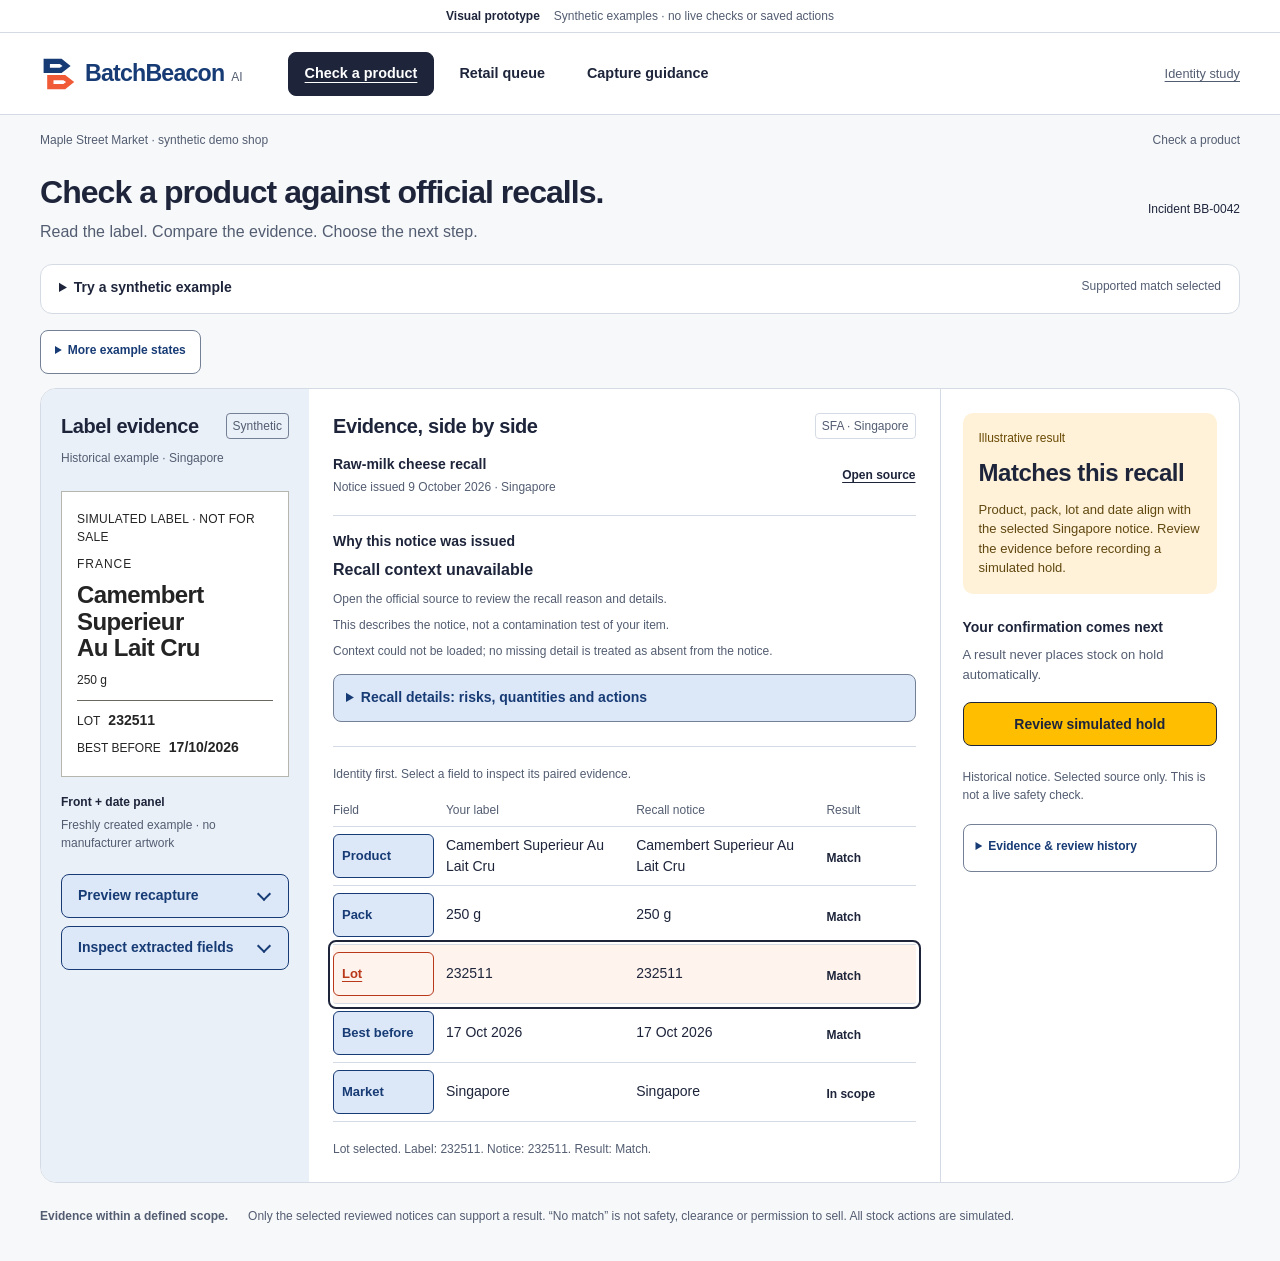
==== commit a524924d: "Preserve cited recall reasons and notice context in review previews" ====
--- a/prototypes/refined/index.html
+++ b/prototypes/refined/index.html
@@ -1,6 +1,6 @@
 <!doctype html>
 <html lang="en">
-<head><meta charset="utf-8"><meta name="viewport" content="width=device-width,initial-scale=1"><title>BatchBeacon · Evidence in focus</title><link rel="icon" type="image/svg+xml" href="mark.svg"><link rel="stylesheet" href="style.css?v=usability-03"><script src="prototype.js?v=usability-03" defer></script></head>
+<head><meta charset="utf-8"><meta name="viewport" content="width=device-width,initial-scale=1"><title>BatchBeacon · Evidence in focus</title><link rel="icon" type="image/svg+xml" href="mark.svg"><link rel="stylesheet" href="style.css?v=recall-context-01"><script src="prototype.js?v=recall-context-01" defer></script></head>
 <body>
 <a class="skip" href="#main">Skip to main content</a>
 <div class="prototype-note"><strong>Visual prototype</strong><span>Synthetic examples · no live checks or saved actions</span></div>
@@ -35,6 +35,18 @@
           <section class="comparison-panel" aria-labelledby="comparison-title">
             <div class="section-head"><h2 id="comparison-title">Evidence, side by side</h2><span class="source-pill" id="source-pill">SFA · Singapore</span></div>
             <div class="source-summary"><div><strong id="source-title">Raw-milk cheese recall</strong><p id="source-date">Notice issued 9 October 2026 · Singapore</p></div><a id="source-link" href="https://www.sfa.gov.sg/news-publications/newsroom/recall-of-raw-milk-cheese-products-due-to-potential-presence-of-shiga-toxin-producing-escherichia-coli" target="_blank" rel="noreferrer">Open source </a></div>
+            <section class="recall-context" aria-labelledby="recall-context-title">
+              <h3 id="recall-context-title">Why this notice was issued</h3>
+              <p id="recall-reason">Recall context is loading.</p>
+              <p id="recall-basis" class="context-line"></p>
+              <p id="recall-relation" class="context-line">This describes the notice, not a contamination test of your item.</p>
+                <p id="recall-review" class="context-line">Context addition · human source review pending</p>
+              <details id="recall-details"><summary>Recall details: risks, quantities and actions</summary>
+                <dl id="recall-facts"></dl><p id="recall-attribution" class="context-line"></p>
+                <a id="recall-licence" href="https://www.nationalarchives.gov.uk/doc/open-government-licence/version/3/" target="_blank" rel="noreferrer" hidden>Open Government Licence v3.0</a>
+              </details>
+              <p class="context-line" id="recall-citation"></p>
+            </section>
             <p class="comparison-intro">Identity first. Select a field to inspect its paired evidence.</p>
             <div class="comparison-table" role="table" aria-label="Label and source evidence comparison">
               <div class="comparison-row table-heading" role="row"><span role="columnheader">Field</span><span role="columnheader">Your label</span><span role="columnheader">Recall notice</span><span role="columnheader">Result</span></div>
@@ -57,15 +69,15 @@
         <div class="page-heading"><div><h1 id="retail-title">Your shop’s review queue</h1><p>Start with changed sources, then resolve missing evidence and pending decisions.</p></div><button class="button primary" id="new-review">Start a sample review </button></div>
         <p class="queue-count">6 illustrative incidents · 2 need attention · 1 simulated hold</p>
         <div class="queue-toolbar"><label for="queue-filter">Show</label><select id="queue-filter"><option value="all">All incidents</option><option value="attention">Needs attention</option><option value="held">Simulated holds</option><option value="empty">No matching examples</option></select><span>Illustrative snapshot · never a global shop view</span></div>
-        <div class="queue-table" role="list" aria-label="Synthetic shop incidents"><div class="queue-row queue-heading" aria-hidden="true"><span>Product / incident</span><span>Market</span><span>Current state</span><span>Next step</span></div>
-          <div role="listitem"><a class="queue-row" href="#workbench" data-scenario="stale" data-category="attention"><div><strong>Alyan Chocolate Truffles</strong><small>120 g · BB-0039</small></div><span>Scotland</span><span class="state-tag amber">Source changed</span><span>Review new scope</span></a></div>
-          <div role="listitem"><a class="queue-row" href="#workbench" data-scenario="missing" data-category="attention"><div><strong>Camembert Superieur Au Lait Cru</strong><small>250 g · BB-0041</small></div><span>Singapore</span><span class="state-tag amber">Needs evidence</span><span>Capture date panel</span></a></div>
-          <div role="listitem"><a class="queue-row" href="#workbench" data-scenario="match" data-category="review"><div><strong>Camembert Superieur Au Lait Cru</strong><small>250 g · BB-0042</small></div><span>Singapore</span><span class="state-tag coral">Human decision</span><span>Review evidence</span></a></div>
-          <div role="listitem"><a class="queue-row" href="#workbench" data-scenario="held" data-category="held"><div><strong>Bertrand Pere &amp; Fils Camembert</strong><small>250 g · BB-0038</small></div><span>Singapore</span><span class="state-tag completed">Simulated hold</span><span>View history</span></a></div>
-          <div role="listitem"><a class="queue-row" href="#workbench" data-scenario="negative" data-category="closed"><div><strong>Meadow Vale Brie</strong><small>250 g · BB-0040 · invented identity</small></div><span>Singapore</span><span class="state-tag neutral">No match in scope</span><span>View evidence</span></a></div>
-          <div role="listitem"><a class="queue-row" href="#workbench" data-scenario="failure" data-category="review"><div><strong>Alyan Knafeh &amp; Pistachio Chocolate</strong><small>100 g · BB-0043</small></div><span>England</span><span class="state-tag neutral">Review required</span><span>Resolve check failure</span></a></div>
+        <div class="queue-table" role="list" aria-label="Synthetic shop incidents"><div class="queue-row queue-heading" aria-hidden="true"><span>Product / incident / notice reason</span><span>Market</span><span>Current state</span><span>Next step</span></div>
+          <div role="listitem"><a class="queue-row" href="#workbench" data-scenario="stale" data-category="attention"><div><strong>Alyan Chocolate Truffles</strong><small>120 g · BB-0039</small><small class="queue-reason">Recall context is loading.</small></div><span>Scotland</span><span class="state-tag amber">Source changed</span><span>Review new scope</span></a></div>
+          <div role="listitem"><a class="queue-row" href="#workbench" data-scenario="missing" data-category="attention"><div><strong>Camembert Superieur Au Lait Cru</strong><small>250 g · BB-0041</small><small class="queue-reason">Recall context is loading.</small></div><span>Singapore</span><span class="state-tag amber">Needs evidence</span><span>Capture date panel</span></a></div>
+          <div role="listitem"><a class="queue-row" href="#workbench" data-scenario="match" data-category="review"><div><strong>Camembert Superieur Au Lait Cru</strong><small>250 g · BB-0042</small><small class="queue-reason">Recall context is loading.</small></div><span>Singapore</span><span class="state-tag coral">Human decision</span><span>Review evidence</span></a></div>
+          <div role="listitem"><a class="queue-row" href="#workbench" data-scenario="held" data-category="held"><div><strong>Bertrand Pere &amp; Fils Camembert</strong><small>250 g · BB-0038</small><small class="queue-reason">Recall context is loading.</small></div><span>Singapore</span><span class="state-tag completed">Simulated hold</span><span>View history</span></a></div>
+          <div role="listitem"><a class="queue-row" href="#workbench" data-scenario="negative" data-category="closed"><div><strong>Meadow Vale Brie</strong><small>250 g · BB-0040 · invented identity</small><small class="queue-reason">Recall context is loading.</small></div><span>Singapore</span><span class="state-tag neutral">No match in scope</span><span>View evidence</span></a></div>
+          <div role="listitem"><a class="queue-row" href="#workbench" data-scenario="failure" data-category="review"><div><strong>Alyan Knafeh &amp; Pistachio Chocolate</strong><small>100 g · BB-0043</small><small class="queue-reason">Recall context is loading.</small></div><span>England</span><span class="state-tag neutral">Review required</span><span>Resolve check failure</span></a></div>
         </div><div id="empty-queue" class="empty-state" hidden><h2>No examples match this filter</h2><p>Choose “All incidents” to return to your shop’s queue.</p><button class="button secondary" id="reset-filter">Show all incidents</button></div>
-        <div class="capability-row"><strong>Workspace capability</strong><span>Visual prototype only. Live extraction, persistence and source currentness have not been connected.</span></div>
+        <p class="queue-context-note">Notice reasons describe the cited recall, not a test of an individual item. Context additions await human source review.</p><div id="queue-sources" class="queue-sources" aria-label="Recall notice citations"></div><div class="capability-row"><strong>Workspace capability</strong><span>Visual prototype only. Live extraction, persistence and source currentness have not been connected.</span></div>
       </section>
       <section id="guidance" class="view" hidden aria-labelledby="guidance-title">
         <div class="page-heading"><div><h1 id="guidance-title">Improve the next capture</h1><p>Turn structured feedback into a small, evaluated guidance change for this shop.</p></div><span class="tag">Wording only</span></div>
--- a/prototypes/refined/style.css
+++ b/prototypes/refined/style.css
@@ -280,3 +280,21 @@
 }
 @media (prefers-reduced-motion: no-preference) { .field-selected { animation: evidence-selected 160ms ease-out; } @keyframes evidence-selected { from { background: white; } to { background: var(--selected); } } }
 @media (forced-colors: active) { .example-choices label:has(input:checked), .field-selected { outline-color: Highlight; } button:disabled { color: GrayText; } nav a[aria-current] { border: 2px solid Highlight; } select { appearance: auto; background-image: none; padding-right: 12px; } }
+
+/* Cited notice context follows the approved evidence and disclosure roles. */
+.recall-context { border-block: 1px solid var(--line); padding: 16px 0; margin: 18px 0; }
+.recall-context h3 { font-size: .875rem; }
+#recall-reason { font-size: 1rem; font-weight: 650; margin-top: 6px; }
+.recall-context .context-line { margin: 8px 0 0; }
+#recall-details { margin-top: 14px; font-size: .875rem; }
+#recall-details summary { border: 1px solid var(--control); border-radius: 8px; min-height: 48px; padding: 12px; color: var(--brand-navy); background: var(--secondary-surface); font-weight: 600; }
+#recall-details summary:hover { background: var(--secondary-hover); }
+#recall-facts { margin: 12px 0 18px; }
+#recall-facts dt { color: var(--ink); font-size: .8125rem; font-weight: 650; }
+#recall-facts dd { font-size: .875rem; overflow-wrap: anywhere; }
+.fact-locator { display: block; color: var(--muted); font-size: .75rem; margin-top: 4px; }
+.queue-context-note { font-size: .8125rem; color: var(--muted); margin: 16px 0 8px; }
+.queue-sources { display: flex; flex-wrap: wrap; gap: 8px 24px; font-size: .8125rem; }
+.queue-sources a { display: inline-flex; align-items: center; min-height: 44px; }
+
+#recall-citation a, #recall-licence { display: inline-flex; align-items: center; min-height: 44px; }
